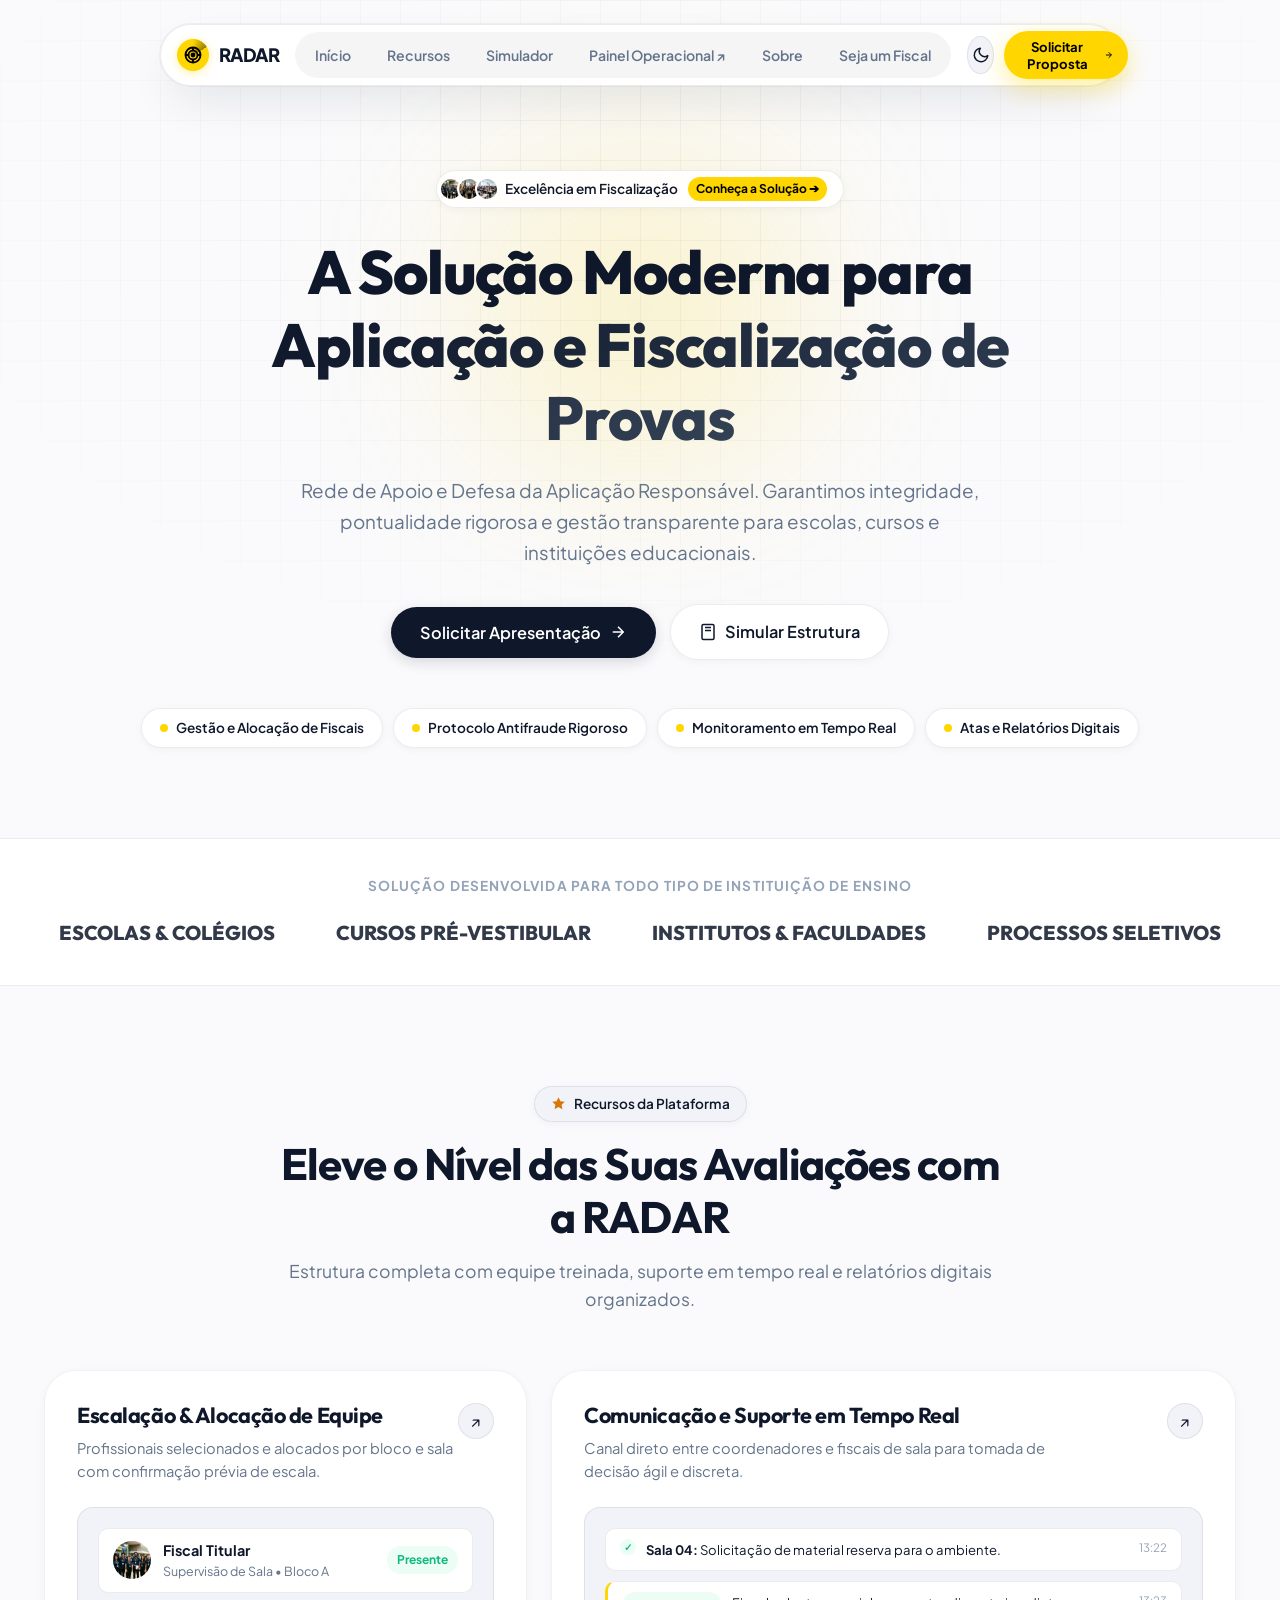
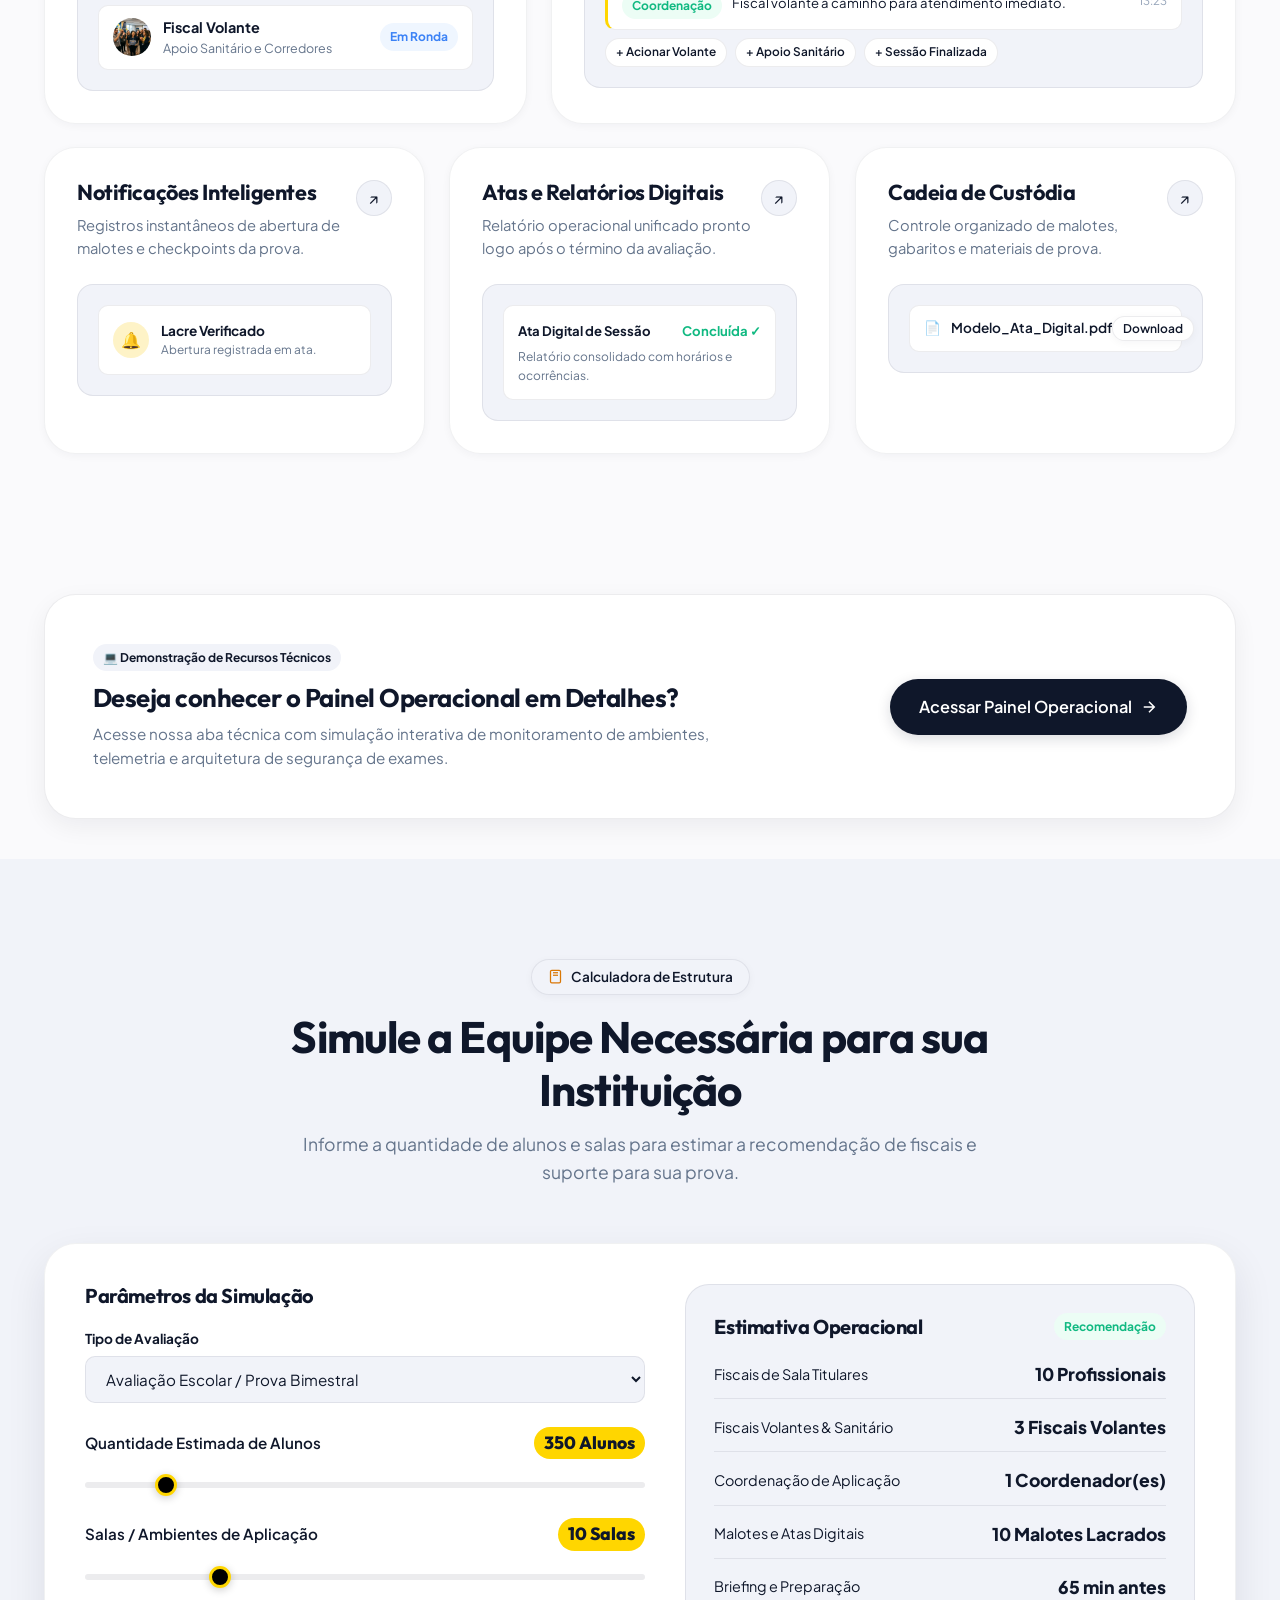
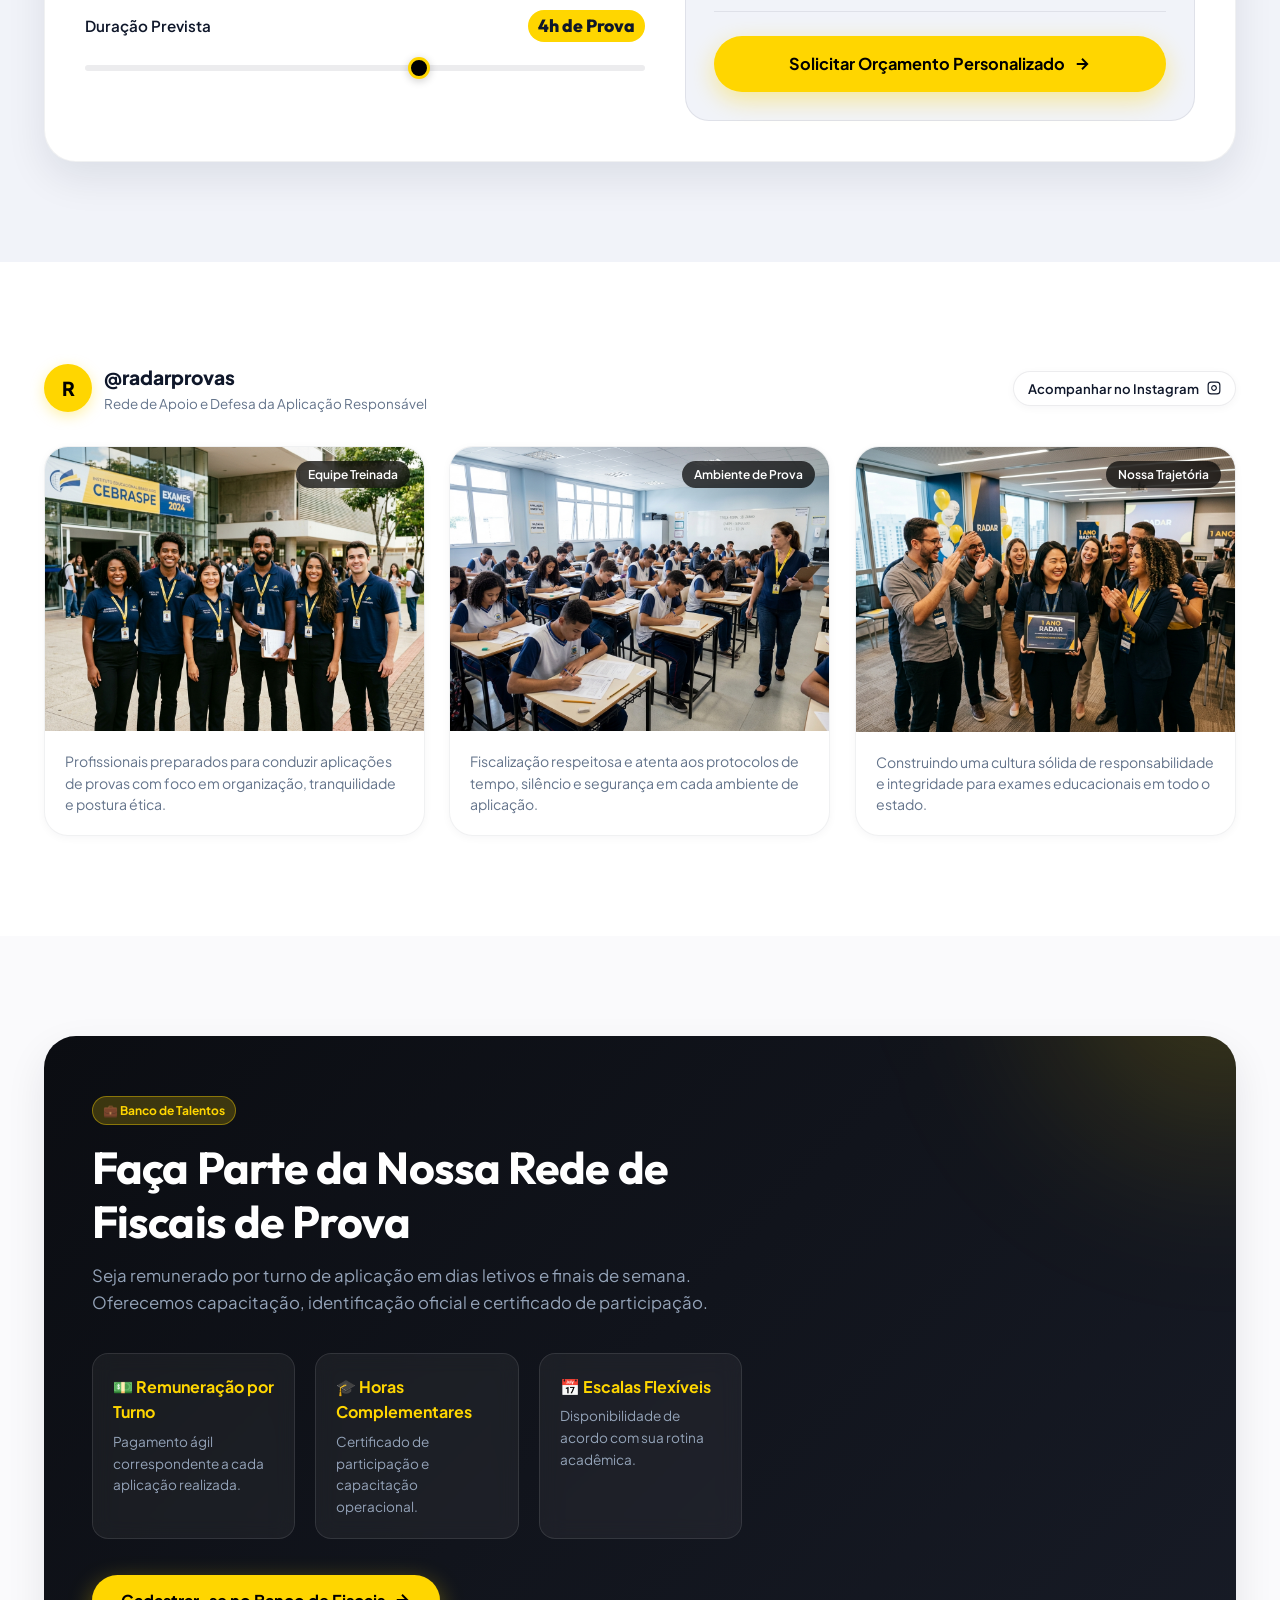
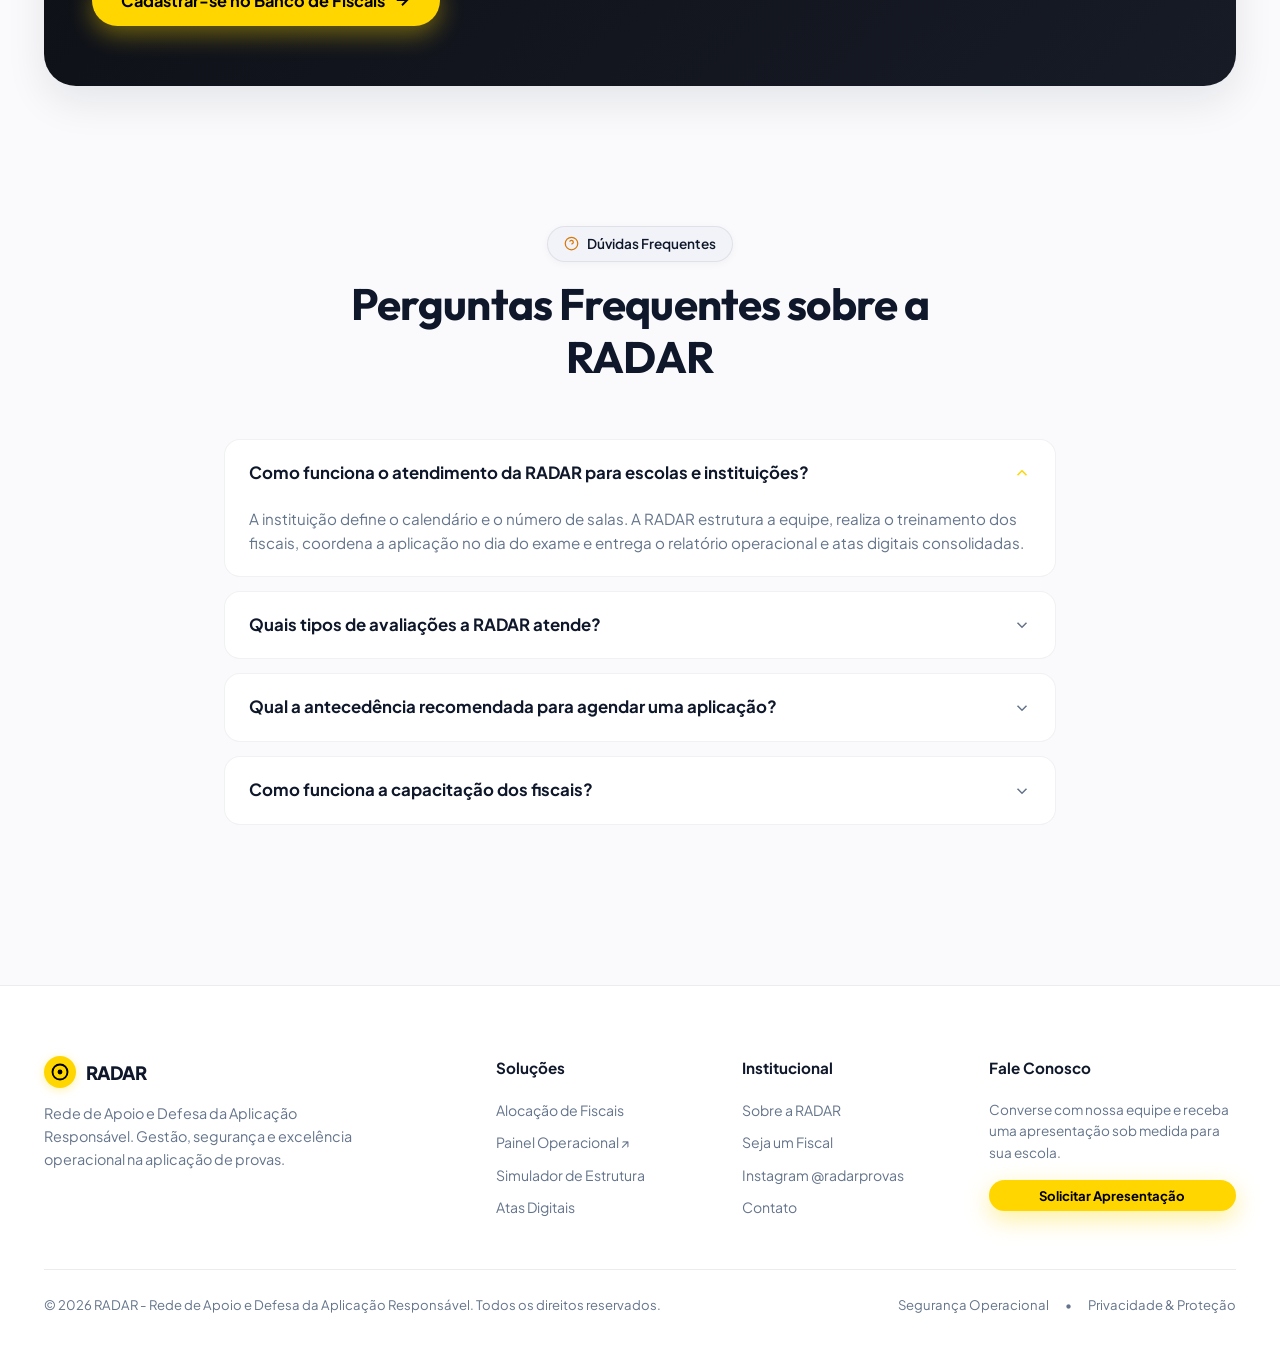
==== index.html @ 0ab2a601 "feat: website institucional e plataforma demonstrativa RADAR" ====
<!DOCTYPE html>
<html lang="pt-BR">
<head>
  <meta charset="UTF-8">
  <meta name="viewport" content="width=device-width, initial-scale=1.0">
  <title>RADAR - Rede de Apoio e Defesa da Aplicação Responsável | Gestão e Fiscalização de Provas</title>
  <meta name="description" content="Plataforma e serviços especializados em aplicação, fiscalização e segurança de exames para escolas, vestibulares e concursos.">

  <!-- Google Fonts -->
  <link rel="preconnect" href="https://fonts.googleapis.com">
  <link rel="preconnect" href="https://fonts.gstatic.com" crossorigin>
  <link href="https://fonts.googleapis.com/css2?family=Outfit:wght@500;600;700;800;900&family=Plus+Jakarta+Sans:wght@400;500;600;700;800&display=swap" rel="stylesheet">

  <!-- CSS Stylesheets -->
  <link rel="stylesheet" href="css/main.css">
  <link rel="stylesheet" href="css/components.css">
  <link rel="stylesheet" href="css/animations.css">
  <link rel="stylesheet" href="css/responsive.css">
</head>
<body>

  <!-- Ambient Glow & Fine Background Grid -->
  <div class="bg-mesh-pattern"></div>
  <div class="hero-ambient-glow"></div>
  <div class="hero-radar-ring ring-1"></div>
  <div class="hero-radar-ring ring-2"></div>
  <div class="hero-radar-ring ring-3"></div>

  <!-- ----------------------------------------------------------------------- -->
  <!-- 1. FLOATING NAVBAR (Pill Navbar - Template Style)                       -->
  <!-- ----------------------------------------------------------------------- -->
  <div class="navbar-wrapper">
    <nav class="floating-navbar" aria-label="Navegação Principal">
      <a href="#inicio" class="nav-brand" title="RADAR Provas">
        <div class="brand-icon-wrapper">
          <div class="brand-radar-sweep"></div>
          <svg viewBox="0 0 24 24" fill="none" stroke="currentColor" stroke-width="2.5">
            <circle cx="12" cy="12" r="10"></circle>
            <circle cx="12" cy="12" r="6"></circle>
            <circle cx="12" cy="12" r="2" fill="currentColor"></circle>
            <line x1="12" y1="2" x2="12" y2="6"></line>
            <line x1="12" y1="18" x2="12" y2="22"></line>
            <line x1="2" y1="12" x2="6" y2="12"></line>
            <line x1="18" y1="12" x2="22" y2="12"></line>
          </svg>
        </div>
        <span>RADAR</span>
      </a>

      <div class="nav-links">
        <a href="#inicio" class="nav-item active">Início</a>
        <a href="#recursos" class="nav-item">Recursos</a>
        <a href="#simulador" class="nav-item">Simulador</a>
        <a href="operacoes.html" class="nav-item">Painel Operacional ↗</a>
        <a href="#galeria" class="nav-item">Sobre</a>
        <a href="#vagas" class="nav-item">Seja um Fiscal</a>
      </div>

      <div class="nav-actions">
        <button id="themeToggleBtn" class="btn-theme-toggle" aria-label="Alternar Modo Escuro/Claro">
          <svg width="18" height="18" viewBox="0 0 24 24" fill="none" stroke="currentColor" stroke-width="2" stroke-linecap="round" stroke-linejoin="round">
            <path d="M21 12.79A9 9 0 1 1 11.21 3 7 7 0 0 0 21 12.79z"></path>
          </svg>
        </button>
        <button class="btn btn-yellow btn-sm btn-open-proposal">
          <span>Solicitar Proposta</span>
          <svg width="14" height="14" viewBox="0 0 24 24" fill="none" stroke="currentColor" stroke-width="2.5">
            <path d="M5 12h14M12 5l7 7-7 7"/>
          </svg>
        </button>
      </div>
    </nav>
  </div>

  <!-- ----------------------------------------------------------------------- -->
  <!-- 2. HERO SECTION LIMPO (SEM BALÕES FLUTUANTES)                           -->
  <!-- ----------------------------------------------------------------------- -->
  <header id="inicio" class="hero-section">
    <div class="container">
      
      <!-- Top Badge Pill -->
      <div class="hero-pill-badge reveal-init">
        <div class="pill-avatars">
          <div class="pill-avatar" style="background-image: url('assets/images/team-proctors.jpg');"></div>
          <div class="pill-avatar" style="background-image: url('assets/images/celebration-1year.jpg');"></div>
          <div class="pill-avatar" style="background-image: url('assets/images/classroom-exam.jpg');"></div>
        </div>
        <span style="font-size: 0.85rem; font-weight: 600; color: var(--text-main);">Excelência em Fiscalização</span>
        <span class="pill-tag">Conheça a Solução ➔</span>
      </div>

      <!-- Main Headline -->
      <h1 class="hero-title reveal-init reveal-stagger-1">
        A Solução Moderna para <span class="highlight">Aplicação e Fiscalização de Provas</span>
      </h1>

      <!-- Subtitle -->
      <p class="hero-subtitle reveal-init reveal-stagger-2">
        Rede de Apoio e Defesa da Aplicação Responsável. Garantimos integridade, pontualidade rigorosa e gestão transparente para escolas, cursos e instituições educacionais.
      </p>

      <!-- CTA Buttons -->
      <div class="hero-cta-group reveal-init reveal-stagger-3">
        <button class="btn btn-primary btn-lg btn-open-proposal">
          <span>Solicitar Apresentação</span>
          <svg width="18" height="18" viewBox="0 0 24 24" fill="none" stroke="currentColor" stroke-width="2">
            <path d="M5 12h14M12 5l7 7-7 7"/>
          </svg>
        </button>
        <a href="#simulador" class="btn btn-outline btn-lg">
          <svg width="18" height="18" viewBox="0 0 24 24" fill="none" stroke="currentColor" stroke-width="2">
            <rect x="4" y="2" width="16" height="20" rx="2"></rect>
            <line x1="8" y1="6" x2="16" y2="6"></line>
            <line x1="8" y1="10" x2="16" y2="10"></line>
          </svg>
          <span>Simular Estrutura</span>
        </a>
      </div>

      <!-- Feature Badges Row -->
      <div class="hero-features-bar reveal-init reveal-stagger-4">
        <div class="feature-pill-item">
          <span class="pill-icon"></span>
          <span>Gestão e Alocação de Fiscais</span>
        </div>
        <div class="feature-pill-item">
          <span class="pill-icon"></span>
          <span>Protocolo Antifraude Rigoroso</span>
        </div>
        <div class="feature-pill-item">
          <span class="pill-icon"></span>
          <span>Monitoramento em Tempo Real</span>
        </div>
        <div class="feature-pill-item">
          <span class="pill-icon"></span>
          <span>Atas e Relatórios Digitais</span>
        </div>
      </div>

    </div>
  </header>

  <!-- ----------------------------------------------------------------------- -->
  <!-- 3. BARRA DE ATENDIMENTO & BENEFÍCIOS                                    -->
  <!-- ----------------------------------------------------------------------- -->
  <section class="section" style="padding: 36px 0; border-top: 1px solid var(--border-subtle); border-bottom: 1px solid var(--border-subtle); background: var(--bg-secondary);">
    <div class="container">
      <p style="text-align: center; font-size: 0.85rem; font-weight: 700; text-transform: uppercase; letter-spacing: 0.08em; color: var(--text-subtle); margin-bottom: 20px;">
        Solução Desenvolvida para Todo Tipo de Instituição de Ensino
      </p>
      <div style="display: flex; align-items: center; justify-content: space-around; flex-wrap: wrap; gap: 32px; opacity: 0.85;">
        <div style="font-family: 'Outfit'; font-weight: 800; font-size: 1.25rem;">ESCOLAS & COLÉGIOS</div>
        <div style="font-family: 'Outfit'; font-weight: 800; font-size: 1.25rem;">CURSOS PRÉ-VESTIBULAR</div>
        <div style="font-family: 'Outfit'; font-weight: 800; font-size: 1.25rem;">INSTITUTOS & FACULDADES</div>
        <div style="font-family: 'Outfit'; font-weight: 800; font-size: 1.25rem;">PROCESSOS SELETIVOS</div>
      </div>
    </div>
  </section>

  <!-- ----------------------------------------------------------------------- -->
  <!-- 4. BENTO GRID - RECURSOS PRINCIPAIS                                     -->
  <!-- ----------------------------------------------------------------------- -->
  <section id="recursos" class="section">
    <div class="container">
      
      <div class="section-header reveal-init">
        <div class="section-badge">
          <svg viewBox="0 0 24 24" fill="currentColor"><path d="M12 2l3.09 6.26L22 9.27l-5 4.87 1.18 6.88L12 17.77l-6.18 3.25L7 14.14 2 9.27l6.91-1.01L12 2z"/></svg>
          <span>Recursos da Plataforma</span>
        </div>
        <h2>Eleve o Nível das Suas Avaliações com a RADAR</h2>
        <p>
          Estrutura completa com equipe treinada, suporte em tempo real e relatórios digitais organizados.
        </p>
      </div>

      <div class="bento-grid">
        
        <!-- Bento Card 1: Escalação & Alocação de Fiscais (Col-5) -->
        <div class="bento-card col-5 reveal-init reveal-stagger-1">
          <div>
            <div class="bento-card-top">
              <div>
                <h3 class="bento-card-title">Escalação & Alocação de Equipe</h3>
                <p class="bento-card-desc">
                  Profissionais selecionados e alocados por bloco e sala com confirmação prévia de escala.
                </p>
              </div>
              <div class="bento-card-arrow">↗</div>
            </div>

            <!-- Interactive Preview Widget -->
            <div class="bento-interactive-preview">
              <div class="proctor-schedule-preview">
                <div class="proctor-row-card">
                  <div class="proctor-avatar-info">
                    <div class="proctor-avatar-img" style="background-image: url('assets/images/team-proctors.jpg');"></div>
                    <div>
                      <div class="proctor-name">Fiscal Titular</div>
                      <div class="proctor-role-room">Supervisão de Sala • Bloco A</div>
                    </div>
                  </div>
                  <span class="status-badge confirmed">Presente</span>
                </div>

                <div class="proctor-row-card">
                  <div class="proctor-avatar-info">
                    <div class="proctor-avatar-img" style="background-image: url('assets/images/celebration-1year.jpg');"></div>
                    <div>
                      <div class="proctor-name">Fiscal Volante</div>
                      <div class="proctor-role-room">Apoio Sanitário e Corredores</div>
                    </div>
                  </div>
                  <span class="status-badge ongoing">Em Ronda</span>
                </div>
              </div>
            </div>
          </div>
        </div>

        <!-- Bento Card 2: Comunicação & Ocorrências em Tempo Real (Col-7) -->
        <div class="bento-card col-7 reveal-init reveal-stagger-2">
          <div>
            <div class="bento-card-top">
              <div>
                <h3 class="bento-card-title">Comunicação e Suporte em Tempo Real</h3>
                <p class="bento-card-desc">
                  Canal direto entre coordenadores e fiscais de sala para tomada de decisão ágil e discreta.
                </p>
              </div>
              <div class="bento-card-arrow">↗</div>
            </div>

            <!-- Interactive Preview Widget -->
            <div class="bento-interactive-preview">
              <div class="chat-stream-preview">
                <div class="chat-bubble-item">
                  <div class="check-dot">✓</div>
                  <div class="chat-bubble-text"><strong>Sala 04:</strong> Solicitação de material reserva para o ambiente.</div>
                  <span class="chat-bubble-time">13:22</span>
                </div>
                <div class="chat-bubble-item" style="border-left: 3px solid var(--radar-yellow);">
                  <div class="status-badge confirmed">Coordenação</div>
                  <div class="chat-bubble-text">Fiscal volante a caminho para atendimento imediato.</div>
                  <span class="chat-bubble-time">13:23</span>
                </div>
              </div>

              <!-- Fast Action Triggers -->
              <div class="chat-quick-actions">
                <span class="quick-action-pill">+ Acionar Volante</span>
                <span class="quick-action-pill">+ Apoio Sanitário</span>
                <span class="quick-action-pill">+ Sessão Finalizada</span>
              </div>
            </div>
          </div>
        </div>

        <!-- Bento Card 3: Notificações Inteligentes (Col-4) -->
        <div class="bento-card col-4 reveal-init reveal-stagger-1">
          <div>
            <div class="bento-card-top">
              <div>
                <h3 class="bento-card-title">Notificações Inteligentes</h3>
                <p class="bento-card-desc">
                  Registros instantâneos de abertura de malotes e checkpoints da prova.
                </p>
              </div>
              <div class="bento-card-arrow">↗</div>
            </div>

            <div class="bento-interactive-preview">
              <div class="notification-card-mock">
                <div class="notif-left">
                  <div class="notif-icon-badge">🔔</div>
                  <div>
                    <div style="font-weight: 700; font-size: 0.85rem; color: var(--text-main);">Lacre Verificado</div>
                    <div style="font-size: 0.74rem; color: var(--text-muted);">Abertura registrada em ata.</div>
                  </div>
                </div>
              </div>
            </div>
          </div>
        </div>

        <!-- Bento Card 4: Atas Digitais (Col-4) -->
        <div class="bento-card col-4 reveal-init reveal-stagger-2">
          <div>
            <div class="bento-card-top">
              <div>
                <h3 class="bento-card-title">Atas e Relatórios Digitais</h3>
                <p class="bento-card-desc">
                  Relatório operacional unificado pronto logo após o término da avaliação.
                </p>
              </div>
              <div class="bento-card-arrow">↗</div>
            </div>

            <div class="bento-interactive-preview">
              <div style="background: var(--bg-secondary); padding: 14px; border-radius: var(--radius-sm); border: 1px solid var(--border-subtle);">
                <div style="display: flex; justify-content: space-between; font-size: 0.82rem; font-weight: 700; margin-bottom: 6px;">
                  <span>Ata Digital de Sessão</span>
                  <span style="color: var(--status-green);">Concluída ✓</span>
                </div>
                <div style="font-size: 0.75rem; color: var(--text-muted);">
                  Relatório consolidado com horários e ocorrências.
                </div>
              </div>
            </div>
          </div>
        </div>

        <!-- Bento Card 5: Cadeia de Custódia (Col-4) -->
        <div class="bento-card col-4 reveal-init reveal-stagger-3">
          <div>
            <div class="bento-card-top">
              <div>
                <h3 class="bento-card-title">Cadeia de Custódia</h3>
                <p class="bento-card-desc">
                  Controle organizado de malotes, gabaritos e materiais de prova.
                </p>
              </div>
              <div class="bento-card-arrow">↗</div>
            </div>

            <div class="bento-interactive-preview">
              <div class="document-custody-preview">
                <div class="doc-upload-item">
                  <div class="doc-info">
                    <span class="doc-pdf-icon">📄</span>
                    <span>Modelo_Ata_Digital.pdf</span>
                  </div>
                  <button class="btn btn-outline btn-sm doc-action-btn" style="padding: 4px 10px; font-size: 0.75rem;">Download</button>
                </div>
              </div>
            </div>
          </div>
        </div>

      </div>
    </div>
  </section>

  <!-- ----------------------------------------------------------------------- -->
  <!-- 5. BANNER DE ACESSO AO PAINEL OPERACIONAL TÉCNICO (ABA SEPARADA)        -->
  <!-- ----------------------------------------------------------------------- -->
  <section class="section" style="padding: 40px 0;">
    <div class="container">
      <div style="background: var(--bg-secondary); border: 1px solid var(--border-subtle); border-radius: var(--radius-xl); padding: 48px; display: flex; align-items: center; justify-content: space-between; flex-wrap: wrap; gap: 24px; box-shadow: var(--shadow-md);">
        <div style="max-width: 620px;">
          <div class="status-badge" style="background: var(--bg-tertiary); color: var(--text-main); margin-bottom: 12px;">
            💻 Demonstração de Recursos Técnicos
          </div>
          <h3 style="font-size: 1.6rem; margin-bottom: 8px;">Deseja conhecer o Painel Operacional em Detalhes?</h3>
          <p style="color: var(--text-muted); font-size: 0.95rem;">
            Acesse nossa aba técnica com simulação interativa de monitoramento de ambientes, telemetria e arquitetura de segurança de exames.
          </p>
        </div>
        <div>
          <a href="operacoes.html" class="btn btn-primary btn-lg">
            <span>Acessar Painel Operacional</span>
            <svg width="18" height="18" viewBox="0 0 24 24" fill="none" stroke="currentColor" stroke-width="2"><path d="M5 12h14M12 5l7 7-7 7"/></svg>
          </a>
        </div>
      </div>
    </div>
  </section>

  <!-- ----------------------------------------------------------------------- -->
  <!-- 6. SIMULADOR & DIMENSIONADOR PARA ESCOLAS                               -->
  <!-- ----------------------------------------------------------------------- -->
  <section id="simulador" class="section" style="background: var(--bg-tertiary);">
    <div class="container">
      <div class="section-header reveal-init">
        <div class="section-badge">
          <svg viewBox="0 0 24 24" fill="none" stroke="currentColor" stroke-width="2"><rect x="4" y="2" width="16" height="20" rx="2"></rect><line x1="8" y1="6" x2="16" y2="6"></line><line x1="8" y1="10" x2="16" y2="10"></line></svg>
          <span>Calculadora de Estrutura</span>
        </div>
        <h2>Simule a Equipe Necessária para sua Instituição</h2>
        <p>
          Informe a quantidade de alunos e salas para estimar a recomendação de fiscais e suporte para sua prova.
        </p>
      </div>

      <div class="calculator-card reveal-init">
        
        <!-- Controles -->
        <div>
          <h3 style="font-size: 1.25rem; margin-bottom: 20px;">Parâmetros da Simulação</h3>

          <div class="calc-control-group">
            <label class="form-label" for="calcExamType">Tipo de Avaliação</label>
            <select id="calcExamType" class="form-select">
              <option value="school">Avaliação Escolar / Prova Bimestral</option>
              <option value="enem">Simulado Modelo ENEM / Vestibular</option>
              <option value="contest">Processo Seletivo / Concurso</option>
              <option value="olympiad">Avaliação Diagnóstica</option>
            </select>
          </div>

          <div class="calc-control-group">
            <div class="calc-label-row">
              <label for="calcStudents">Quantidade Estimada de Alunos</label>
              <span id="calcStudentsVal" class="calc-value-badge">350 Alunos</span>
            </div>
            <input type="range" id="calcStudents" class="calc-slider" min="30" max="2500" step="10" value="350">
          </div>

          <div class="calc-control-group">
            <div class="calc-label-row">
              <label for="calcRooms">Salas / Ambientes de Aplicação</label>
              <span id="calcRoomsVal" class="calc-value-badge">10 Salas</span>
            </div>
            <input type="range" id="calcRooms" class="calc-slider" min="1" max="40" step="1" value="10">
          </div>

          <div class="calc-control-group">
            <div class="calc-label-row">
              <label for="calcHours">Duração Prevista</label>
              <span id="calcHoursVal" class="calc-value-badge">4.0h de Prova</span>
            </div>
            <input type="range" id="calcHours" class="calc-slider" min="1" max="6" step="0.5" value="4">
          </div>
        </div>

        <!-- Resultados Calculados -->
        <div class="calc-results-panel">
          <div>
            <div style="display: flex; justify-content: space-between; align-items: center; margin-bottom: 20px;">
              <h3 style="font-size: 1.25rem;">Estimativa Operacional</h3>
              <span class="status-badge confirmed">Recomendação</span>
            </div>

            <div class="calc-results-list">
              <div class="calc-result-row">
                <span>Fiscais de Sala Titulares</span>
                <span id="outRoomProctors" class="calc-result-val">10 Profissionais</span>
              </div>
              <div class="calc-result-row">
                <span>Fiscais Volantes & Sanitário</span>
                <span id="outRovingProctors" class="calc-result-val">3 Fiscais</span>
              </div>
              <div class="calc-result-row">
                <span>Coordenação de Aplicação</span>
                <span id="outCoordinators" class="calc-result-val">1 Coordenador</span>
              </div>
              <div class="calc-result-row">
                <span>Malotes e Atas Digitais</span>
                <span id="outSecurityPacks" class="calc-result-val">10 Malotes</span>
              </div>
              <div class="calc-result-row">
                <span>Briefing e Preparação</span>
                <span id="outSetupTime" class="calc-result-val">65 min antes</span>
              </div>
            </div>
          </div>

          <div>
            <a id="btnExportWhatsapp" href="#" target="_blank" class="btn btn-yellow btn-lg" style="width: 100%;">
              <span>Solicitar Orçamento Personalizado</span>
              <svg width="18" height="18" viewBox="0 0 24 24" fill="none" stroke="currentColor" stroke-width="2.5"><path d="M5 12h14M12 5l7 7-7 7"/></svg>
            </a>
          </div>

        </div>

      </div>
    </div>
  </section>

  <!-- ----------------------------------------------------------------------- -->
  <!-- 7. GALERIA INSTITUCIONAL & MARCA (@radarprovas)                         -->
  <!-- ----------------------------------------------------------------------- -->
  <section id="galeria" class="section" style="background: var(--bg-secondary);">
    <div class="container">
      
      <div class="instagram-showcase-header reveal-init">
        <div class="instagram-handle-badge">
          <div class="instagram-avatar">R</div>
          <div>
            <div style="font-weight: 800; font-size: 1.2rem; color: var(--text-main);">@radarprovas</div>
            <div style="font-size: 0.84rem; color: var(--text-muted);">Rede de Apoio e Defesa da Aplicação Responsável</div>
          </div>
        </div>

        <a href="https://instagram.com/radarprovas" target="_blank" class="btn btn-outline btn-sm">
          <span>Acompanhar no Instagram</span>
          <svg width="14" height="14" viewBox="0 0 24 24" fill="none" stroke="currentColor" stroke-width="2"><rect x="2" y="2" width="20" height="20" rx="5" ry="5"></rect><path d="M16 11.37A4 4 0 1 1 12.63 8 4 4 0 0 1 16 11.37z"></path><line x1="17.5" y1="6.5" x2="17.51" y2="6.5"></line></svg>
        </a>
      </div>

      <div class="gallery-grid">
        
        <!-- Post 1 -->
        <div class="gallery-card reveal-init reveal-stagger-1">
          <div class="gallery-img-wrapper">
            <img src="assets/images/team-proctors.jpg" alt="Equipe de Fiscais RADAR">
            <div class="gallery-overlay-badge">
              <span>Equipe Treinada</span>
            </div>
          </div>
          <div class="gallery-card-content">
            <p class="gallery-caption">
              Profissionais preparados para conduzir aplicações de provas com foco em organização, tranquilidade e postura ética.
            </p>
          </div>
        </div>

        <!-- Post 2 -->
        <div class="gallery-card reveal-init reveal-stagger-2">
          <div class="gallery-img-wrapper">
            <img src="assets/images/classroom-exam.jpg" alt="Ambiente de Prova Supervisionado">
            <div class="gallery-overlay-badge">
              <span>Ambiente de Prova</span>
            </div>
          </div>
          <div class="gallery-card-content">
            <p class="gallery-caption">
              Fiscalização respeitosa e atenta aos protocolos de tempo, silêncio e segurança em cada ambiente de aplicação.
            </p>
          </div>
        </div>

        <!-- Post 3 -->
        <div class="gallery-card reveal-init reveal-stagger-3">
          <div class="gallery-img-wrapper">
            <img src="assets/images/celebration-1year.jpg" alt="Trajetória e Compromisso RADAR">
            <div class="gallery-overlay-badge">
              <span>Nossa Trajetória</span>
            </div>
          </div>
          <div class="gallery-card-content">
            <p class="gallery-caption">
              Construindo uma cultura sólida de responsabilidade e integridade para exames educacionais em todo o estado.
            </p>
          </div>
        </div>

      </div>
    </div>
  </section>

  <!-- ----------------------------------------------------------------------- -->
  <!-- 8. SEJA UM FISCAL RADAR                                                 -->
  <!-- ----------------------------------------------------------------------- -->
  <section id="vagas" class="section">
    <div class="container">
      
      <div class="proctor-hiring-banner reveal-scale">
        <div class="proctor-hiring-glow"></div>
        
        <div style="max-width: 650px; position: relative; z-index: 1;">
          <div class="status-badge" style="background: rgba(255, 214, 0, 0.2); color: var(--radar-yellow); border: 1px solid rgba(255, 214, 0, 0.4); margin-bottom: 16px;">
            💼 Banco de Talentos
          </div>
          <h2 style="color: #FFFFFF; font-size: clamp(2rem, 4vw, 2.8rem); margin-bottom: 14px;">
            Faça Parte da Nossa Rede de Fiscais de Prova
          </h2>
          <p style="color: #94A3B8; font-size: 1.05rem;">
            Seja remunerado por turno de aplicação em dias letivos e finais de semana. Oferecemos capacitação, identificação oficial e certificado de participação.
          </p>

          <div class="hiring-perks-grid">
            <div class="hiring-perk-card">
              <div class="hiring-perk-title">💵 Remuneração por Turno</div>
              <div class="hiring-perk-desc">Pagamento ágil correspondente a cada aplicação realizada.</div>
            </div>
            <div class="hiring-perk-card">
              <div class="hiring-perk-title">🎓 Horas Complementares</div>
              <div class="hiring-perk-desc">Certificado de participação e capacitação operacional.</div>
            </div>
            <div class="hiring-perk-card">
              <div class="hiring-perk-title">📅 Escalas Flexíveis</div>
              <div class="hiring-perk-desc">Disponibilidade de acordo com sua rotina acadêmica.</div>
            </div>
          </div>

          <button class="btn btn-yellow btn-lg btn-open-proctor">
            <span>Cadastrar-se no Banco de Fiscais</span>
            <svg width="18" height="18" viewBox="0 0 24 24" fill="none" stroke="currentColor" stroke-width="2.5"><path d="M5 12h14M12 5l7 7-7 7"/></svg>
          </button>
        </div>

      </div>

    </div>
  </section>

  <!-- ----------------------------------------------------------------------- -->
  <!-- 9. FAQ ACCORDION                                                        -->
  <!-- ----------------------------------------------------------------------- -->
  <section class="section" style="padding-top: 40px;">
    <div class="container container-narrow">
      
      <div class="section-header reveal-init">
        <div class="section-badge">
          <svg viewBox="0 0 24 24" fill="none" stroke="currentColor" stroke-width="2"><circle cx="12" cy="12" r="10"></circle><path d="M9.09 9a3 3 0 0 1 5.83 1c0 2-3 3-3 3"></path><line x1="12" y1="17" x2="12.01" y2="17"></line></svg>
          <span>Dúvidas Frequentes</span>
        </div>
        <h2>Perguntas Frequentes sobre a RADAR</h2>
      </div>

      <div class="faq-accordion reveal-init">
        
        <div class="faq-item open">
          <div class="faq-question">
            <span>Como funciona o atendimento da RADAR para escolas e instituições?</span>
            <svg width="18" height="18" viewBox="0 0 24 24" fill="none" stroke="currentColor" stroke-width="2"><polyline points="6 9 12 15 18 9"></polyline></svg>
          </div>
          <div class="faq-answer">
            <p>
              A instituição define o calendário e o número de salas. A RADAR estrutura a equipe, realiza o treinamento dos fiscais, coordena a aplicação no dia do exame e entrega o relatório operacional e atas digitais consolidadas.
            </p>
          </div>
        </div>

        <div class="faq-item">
          <div class="faq-question">
            <span>Quais tipos de avaliações a RADAR atende?</span>
            <svg width="18" height="18" viewBox="0 0 24 24" fill="none" stroke="currentColor" stroke-width="2"><polyline points="6 9 12 15 18 9"></polyline></svg>
          </div>
          <div class="faq-answer">
            <p>
              Atendemos simulados de vestibulares/ENEM, provas bimestrais, olimpíadas de conhecimento, processos seletivos internos e concursos públicos.
            </p>
          </div>
        </div>

        <div class="faq-item">
          <div class="faq-question">
            <span>Qual a antecedência recomendada para agendar uma aplicação?</span>
            <svg width="18" height="18" viewBox="0 0 24 24" fill="none" stroke="currentColor" stroke-width="2"><polyline points="6 9 12 15 18 9"></polyline></svg>
          </div>
          <div class="faq-answer">
            <p>
              Recomendamos a confirmação da escala com antecedência para que a equipe seja dimensionada e instruída adequadamente conforme os requisitos de cada instituição.
            </p>
          </div>
        </div>

        <div class="faq-item">
          <div class="faq-question">
            <span>Como funciona a capacitação dos fiscais?</span>
            <svg width="18" height="18" viewBox="0 0 24 24" fill="none" stroke="currentColor" stroke-width="2"><polyline points="6 9 12 15 18 9"></polyline></svg>
          </div>
          <div class="faq-answer">
            <p>
              Todos os fiscais passam por instruções detalhadas sobre pontualidade, conduta ética em sala, apoio a alunos e protocolos de segurança e registro de atas.
            </p>
          </div>
        </div>

      </div>

    </div>
  </section>

  <!-- ----------------------------------------------------------------------- -->
  <!-- 10. FOOTER                                                              -->
  <!-- ----------------------------------------------------------------------- -->
  <footer class="footer">
    <div class="container">
      
      <div class="footer-grid">
        <div>
          <a href="#inicio" class="nav-brand">
            <div class="brand-icon-wrapper">
              <svg viewBox="0 0 24 24" fill="none" stroke="currentColor" stroke-width="2.5"><circle cx="12" cy="12" r="10"></circle><circle cx="12" cy="12" r="2" fill="currentColor"></circle></svg>
            </div>
            <span>RADAR</span>
          </a>
          <p class="footer-brand-bio">
            Rede de Apoio e Defesa da Aplicação Responsável. Gestão, segurança e excelência operacional na aplicação de provas.
          </p>
        </div>

        <div>
          <div class="footer-heading">Soluções</div>
          <div class="footer-links">
            <a href="#recursos" class="footer-link">Alocação de Fiscais</a>
            <a href="operacoes.html" class="footer-link">Painel Operacional ↗</a>
            <a href="#simulador" class="footer-link">Simulador de Estrutura</a>
            <a href="#recursos" class="footer-link">Atas Digitais</a>
          </div>
        </div>

        <div>
          <div class="footer-heading">Institucional</div>
          <div class="footer-links">
            <a href="#galeria" class="footer-link">Sobre a RADAR</a>
            <a href="#vagas" class="footer-link">Seja um Fiscal</a>
            <a href="https://instagram.com/radarprovas" target="_blank" class="footer-link">Instagram @radarprovas</a>
            <a href="#" class="footer-link btn-open-proposal">Contato</a>
          </div>
        </div>

        <div>
          <div class="footer-heading">Fale Conosco</div>
          <p style="font-size: 0.85rem; color: var(--text-muted); margin-bottom: 16px;">
            Converse com nossa equipe e receba uma apresentação sob medida para sua escola.
          </p>
          <button class="btn btn-yellow btn-sm btn-open-proposal" style="width: 100%;">
            <span>Solicitar Apresentação</span>
          </button>
        </div>
      </div>

      <div class="footer-bottom">
        <div>© 2026 RADAR - Rede de Apoio e Defesa da Aplicação Responsável. Todos os direitos reservados.</div>
        <div style="display: flex; gap: 16px;">
          <span>Segurança Operacional</span>
          <span>•</span>
          <span>Privacidade & Proteção</span>
        </div>
      </div>

    </div>
  </footer>

  <!-- ----------------------------------------------------------------------- -->
  <!-- MODAIS (PROPOSTA & RECRUTAMENTO DE FISCAL)                              -->
  <!-- ----------------------------------------------------------------------- -->
  
  <!-- Modal 1: Solicitar Apresentação / Proposta -->
  <div id="proposalModal" class="modal-overlay">
    <div class="modal-box">
      <button class="modal-close-btn" aria-label="Fechar">✕</button>
      <div style="margin-bottom: 24px;">
        <span class="status-badge confirmed" style="margin-bottom: 8px;">Contato Institucional</span>
        <h3 style="font-size: 1.4rem;">Solicite a Equipe RADAR</h3>
        <p style="font-size: 0.88rem; color: var(--text-muted);">Preencha os dados abaixo para receber uma apresentação personalizada.</p>
      </div>

      <form id="proposalForm">
        <div class="form-group">
          <label class="form-label" for="propInstitution">Nome da Instituição / Escola</label>
          <input type="text" id="propInstitution" class="form-input" placeholder="Ex: Nome da sua escola ou curso..." required>
        </div>

        <div class="form-group">
          <label class="form-label" for="propContactName">Seu Nome e Cargo</label>
          <input type="text" id="propContactName" class="form-input" placeholder="Ex: Coordenador(a) Pedagógico(a)" required>
        </div>

        <div class="form-group">
          <label class="form-label" for="propPhone">WhatsApp / Telefone</label>
          <input type="tel" id="propPhone" class="form-input" placeholder="(84) 99999-9999" required>
        </div>

        <div class="form-group">
          <label class="form-label" for="propExamType">Tipo de Avaliação e Período</label>
          <input type="text" id="propExamType" class="form-input" placeholder="Ex: Simulado ENEM / Avaliação Trimestral" required>
        </div>

        <div class="form-group">
          <label class="form-label" for="propNotes">Observações</label>
          <textarea id="propNotes" class="form-textarea" rows="3" placeholder="Informações adicionais sobre salas, turnos ou necessidades..."></textarea>
        </div>

        <button type="submit" class="btn btn-yellow btn-lg" style="width: 100%;">
          <span>Enviar e Falar com a Coordenação</span>
        </button>
      </form>
    </div>
  </div>

  <!-- Modal 2: Cadastro de Fiscal -->
  <div id="proctorModal" class="modal-overlay">
    <div class="modal-box">
      <button class="modal-close-btn" aria-label="Fechar">✕</button>
      <div style="margin-bottom: 24px;">
        <span class="status-badge" style="background: rgba(255, 214, 0, 0.2); color: #000; margin-bottom: 8px;">Banco de Fiscais</span>
        <h3 style="font-size: 1.4rem;">Quero ser Fiscal RADAR</h3>
        <p style="font-size: 0.88rem; color: var(--text-muted);">Cadastre-se para participar das próximas seleções e capacitações.</p>
      </div>

      <form id="proctorForm">
        <div class="form-group">
          <label class="form-label" for="fiscName">Nome Completo</label>
          <input type="text" id="fiscName" class="form-input" placeholder="Seu nome completo" required>
        </div>

        <div class="form-group">
          <label class="form-label" for="fiscCity">Cidade / Bairro</label>
          <input type="text" id="fiscCity" class="form-input" placeholder="Ex: Sua cidade / bairro" required>
        </div>

        <div class="form-group">
          <label class="form-label" for="fiscPhone">WhatsApp para Convocação</label>
          <input type="tel" id="fiscPhone" class="form-input" placeholder="(84) 99999-9999" required>
        </div>

        <div class="form-group">
          <label class="form-label" for="fiscCourse">Formação / Curso</label>
          <input type="text" id="fiscCourse" class="form-input" placeholder="Ex: Curso universitário ou formação" required>
        </div>

        <button type="submit" class="btn btn-yellow btn-lg" style="width: 100%;">
          <span>Confirmar Pré-Cadastro</span>
        </button>
      </form>
    </div>
  </div>

  <!-- Live Toast Container -->
  <div id="toastContainer" class="toast-container"></div>

  <!-- Scripts -->
  <script src="js/animations.js"></script>
  <script src="js/simulator.js"></script>
  <script src="js/modal.js"></script>
  <script src="js/app.js"></script>
</body>
</html>
---- css/main.css ----
/* ==========================================================================
   RADAR - REDE DE APOIO E DEFESA DA APLICAÇÃO RESPONSÁVEL
   Folha de Estilos Principal (main.css)
   ========================================================================== */

:root {
  /* Paleta Primária RADAR */
  --radar-yellow: #FFD600;
  --radar-yellow-hover: #E6C200;
  --radar-yellow-light: #FFF9D6;
  --radar-yellow-glow: rgba(255, 214, 0, 0.35);
  
  /* Paleta Dark Tech & Superfícies */
  --bg-primary: #FAFAFC;
  --bg-secondary: #FFFFFF;
  --bg-tertiary: #F1F3F9;
  --bg-card: #FFFFFF;
  --bg-card-hover: #FDFDFE;
  --bg-pill: rgba(255, 255, 255, 0.88);
  --bg-floating: rgba(255, 255, 255, 0.95);
  
  /* Textos */
  --text-main: #0F172A;
  --text-muted: #64748B;
  --text-subtle: #94A3B8;
  --text-inverse: #FFFFFF;
  
  /* Bordas e Sombras */
  --border-subtle: rgba(15, 23, 42, 0.08);
  --border-focus: rgba(255, 214, 0, 0.8);
  --border-card: rgba(15, 23, 42, 0.06);
  --shadow-sm: 0 2px 8px rgba(15, 23, 42, 0.04);
  --shadow-md: 0 8px 24px rgba(15, 23, 42, 0.06);
  --shadow-lg: 0 16px 40px rgba(15, 23, 42, 0.09);
  --shadow-float: 0 20px 48px -12px rgba(15, 23, 42, 0.12), 0 0 1px 1px rgba(15, 23, 42, 0.05);
  --shadow-yellow: 0 8px 25px rgba(255, 214, 0, 0.4);

  /* Status Colors */
  --status-green: #10B981;
  --status-green-bg: #ECFDF5;
  --status-blue: #3B82F6;
  --status-blue-bg: #EFF6FF;
  --status-amber: #F59E0B;
  --status-amber-bg: #FEF3C7;
  --status-purple: #8B5CF6;
  --status-purple-bg: #F5F3FF;
  --status-red: #EF4444;
  --status-red-bg: #FEF2F2;

  /* Layout & Grid */
  --container-max: 1240px;
  --nav-height: 72px;
  --radius-xs: 6px;
  --radius-sm: 10px;
  --radius-md: 16px;
  --radius-lg: 24px;
  --radius-xl: 32px;
  --radius-pill: 9999px;
  
  /* Transições */
  --transition-fast: 0.18s cubic-bezier(0.16, 1, 0.3, 1);
  --transition-base: 0.28s cubic-bezier(0.16, 1, 0.3, 1);
  --transition-smooth: 0.45s cubic-bezier(0.16, 1, 0.3, 1);
}

/* Modo Escuro (Cyber Operations Mode) */
[data-theme="dark"] {
  --bg-primary: #0A0C10;
  --bg-secondary: #11141C;
  --bg-tertiary: #171B26;
  --bg-card: #131722;
  --bg-card-hover: #181D2B;
  --bg-pill: rgba(19, 23, 34, 0.88);
  --bg-floating: rgba(17, 20, 28, 0.95);
  
  --text-main: #F8FAFC;
  --text-muted: #94A3B8;
  --text-subtle: #64748B;
  --text-inverse: #0A0C10;
  
  --border-subtle: rgba(255, 255, 255, 0.08);
  --border-card: rgba(255, 255, 255, 0.07);
  --shadow-sm: 0 2px 8px rgba(0, 0, 0, 0.3);
  --shadow-md: 0 8px 24px rgba(0, 0, 0, 0.4);
  --shadow-lg: 0 16px 40px rgba(0, 0, 0, 0.5);
  --shadow-float: 0 20px 48px -12px rgba(0, 0, 0, 0.7), 0 0 1px 1px rgba(255, 255, 255, 0.1);
  --shadow-yellow: 0 8px 25px rgba(255, 214, 0, 0.25);

  --status-green-bg: rgba(16, 185, 129, 0.15);
  --status-blue-bg: rgba(59, 130, 246, 0.15);
  --status-amber-bg: rgba(245, 158, 11, 0.15);
  --status-purple-bg: rgba(139, 92, 246, 0.15);
  --status-red-bg: rgba(239, 68, 68, 0.15);
}

/* ==========================================================================
   Reset & Base Global
   ========================================================================== */

*, *::before, *::after {
  box-sizing: border-box;
  margin: 0;
  padding: 0;
}

html {
  scroll-behavior: smooth;
  font-size: 16px;
  -webkit-font-smoothing: antialiased;
  -moz-osx-font-smoothing: grayscale;
}

body {
  font-family: 'Plus Jakarta Sans', -apple-system, BlinkMacSystemFont, "Segoe UI", Roboto, sans-serif;
  background-color: var(--bg-primary);
  color: var(--text-main);
  line-height: 1.6;
  overflow-x: hidden;
  position: relative;
  transition: background-color var(--transition-base), color var(--transition-base);
}

/* Background Grid Pattern inspirado no template */
.bg-mesh-pattern {
  position: absolute;
  top: 0;
  left: 0;
  right: 0;
  height: 100vh;
  min-height: 900px;
  background-image: 
    linear-gradient(to right, rgba(15, 23, 42, 0.045) 1px, transparent 1px),
    linear-gradient(to bottom, rgba(15, 23, 42, 0.045) 1px, transparent 1px);
  background-size: 40px 40px;
  mask-image: radial-gradient(ellipse 75% 65% at 50% 25%, black 20%, transparent 80%);
  -webkit-mask-image: radial-gradient(ellipse 75% 65% at 50% 25%, black 20%, transparent 80%);
  pointer-events: none;
  z-index: 0;
}

[data-theme="dark"] .bg-mesh-pattern {
  background-image: 
    linear-gradient(to right, rgba(255, 255, 255, 0.035) 1px, transparent 1px),
    linear-gradient(to bottom, rgba(255, 255, 255, 0.035) 1px, transparent 1px);
}

/* Glow Amarelo Central no Fundo */
.hero-ambient-glow {
  position: absolute;
  top: 100px;
  left: 50%;
  transform: translateX(-50%);
  width: 650px;
  height: 420px;
  background: radial-gradient(circle, rgba(255, 214, 0, 0.22) 0%, rgba(255, 214, 0, 0) 70%);
  filter: blur(70px);
  pointer-events: none;
  z-index: 0;
}

[data-theme="dark"] .hero-ambient-glow {
  background: radial-gradient(circle, rgba(255, 214, 0, 0.14) 0%, rgba(255, 214, 0, 0) 70%);
}

/* ==========================================================================
   Tipografia
   ========================================================================== */

h1, h2, h3, h4, h5, h6 {
  font-family: 'Outfit', 'Plus Jakarta Sans', sans-serif;
  color: var(--text-main);
  font-weight: 700;
  line-height: 1.2;
  letter-spacing: -0.02em;
}

h1 {
  font-size: clamp(2.3rem, 4.8vw, 3.8rem);
  font-weight: 800;
}

h2 {
  font-size: clamp(1.85rem, 3.5vw, 2.75rem);
}

h3 {
  font-size: 1.35rem;
  font-weight: 700;
}

p {
  color: var(--text-muted);
}

a {
  color: inherit;
  text-decoration: none;
  transition: color var(--transition-fast);
}

ul {
  list-style: none;
}

img {
  max-width: 100%;
  height: auto;
  display: block;
}

/* Container */
.container {
  width: 100%;
  max-width: var(--container-max);
  margin-left: auto;
  margin-right: auto;
  padding-left: 24px;
  padding-right: 24px;
  position: relative;
  z-index: 1;
}

.container-narrow {
  max-width: 880px;
}

/* Section Wrapper */
.section {
  padding: 100px 0;
  position: relative;
}

.section-header {
  text-align: center;
  max-width: 720px;
  margin: 0 auto 56px auto;
}

.section-header p {
  font-size: 1.1rem;
  margin-top: 14px;
}

/* Badge de Seção */
.section-badge {
  display: inline-flex;
  align-items: center;
  gap: 8px;
  padding: 6px 16px;
  border-radius: var(--radius-pill);
  font-size: 0.85rem;
  font-weight: 600;
  background-color: var(--bg-tertiary);
  color: var(--text-main);
  border: 1px solid var(--border-subtle);
  margin-bottom: 16px;
  box-shadow: var(--shadow-sm);
}

.section-badge svg {
  width: 15px;
  height: 15px;
  color: #D97706;
}

[data-theme="dark"] .section-badge svg {
  color: var(--radar-yellow);
}
---- css/components.css ----
/* ==========================================================================
   RADAR - Componentes de Interface & Bento Grid
   css/components.css
   ========================================================================== */

/* --------------------------------------------------------------------------
   1. Floating Navbar (Pill Navbar - Inspirado no Template)
   -------------------------------------------------------------------------- */
.navbar-wrapper {
  position: fixed;
  top: 24px;
  left: 0;
  right: 0;
  z-index: 1000;
  display: flex;
  justify-content: center;
  padding: 0 20px;
  pointer-events: none;
}

.floating-navbar {
  pointer-events: auto;
  display: flex;
  align-items: center;
  justify-content: space-between;
  gap: 16px;
  background: var(--bg-pill);
  backdrop-filter: blur(18px);
  -webkit-backdrop-filter: blur(18px);
  border: 1px solid var(--border-subtle);
  border-radius: var(--radius-pill);
  padding: 6px 8px 6px 16px;
  box-shadow: var(--shadow-float);
  transition: all var(--transition-base);
  max-width: 960px;
  width: 100%;
}

.nav-brand {
  display: flex;
  align-items: center;
  gap: 10px;
  font-weight: 800;
  font-size: 1.15rem;
  letter-spacing: -0.03em;
  color: var(--text-main);
  text-decoration: none;
}

.brand-icon-wrapper {
  width: 32px;
  height: 32px;
  border-radius: 50%;
  background: var(--radar-yellow);
  display: flex;
  align-items: center;
  justify-content: center;
  color: #000;
  box-shadow: 0 2px 10px var(--radar-yellow-glow);
  position: relative;
  overflow: hidden;
}

.brand-icon-wrapper svg {
  width: 18px;
  height: 18px;
}

.brand-radar-sweep {
  position: absolute;
  top: -50%;
  left: -50%;
  width: 200%;
  height: 200%;
  background: conic-gradient(from 0deg, rgba(0,0,0,0) 0deg, rgba(0,0,0,0.4) 60deg, transparent 60.1deg);
  border-radius: 50%;
  animation: radarSweep 3.5s linear infinite;
  pointer-events: none;
}

.nav-links {
  display: flex;
  align-items: center;
  gap: 4px;
  background: rgba(15, 23, 42, 0.04);
  border-radius: var(--radius-pill);
  padding: 4px;
}

[data-theme="dark"] .nav-links {
  background: rgba(255, 255, 255, 0.05);
}

.nav-item {
  padding: 8px 16px;
  border-radius: var(--radius-pill);
  font-size: 0.88rem;
  font-weight: 600;
  color: var(--text-muted);
  transition: all var(--transition-fast);
  white-space: nowrap;
}

.nav-item:hover {
  color: var(--text-main);
}

.nav-item.active {
  background: var(--text-main);
  color: var(--text-inverse);
  box-shadow: 0 2px 8px rgba(0,0,0,0.15);
}

[data-theme="dark"] .nav-item.active {
  background: #FFFFFF;
  color: #0B0D12;
}

.nav-actions {
  display: flex;
  align-items: center;
  gap: 10px;
}

.btn-theme-toggle {
  width: 38px;
  height: 38px;
  border-radius: 50%;
  border: 1px solid var(--border-subtle);
  background: var(--bg-tertiary);
  color: var(--text-main);
  cursor: pointer;
  display: flex;
  align-items: center;
  justify-content: center;
  transition: all var(--transition-fast);
}

.btn-theme-toggle:hover {
  transform: rotate(20deg) scale(1.05);
  border-color: var(--radar-yellow);
}

/* --------------------------------------------------------------------------
   2. Botões Principais & Estilos
   -------------------------------------------------------------------------- */
.btn {
  display: inline-flex;
  align-items: center;
  justify-content: center;
  gap: 8px;
  font-weight: 600;
  font-size: 0.92rem;
  padding: 10px 22px;
  border-radius: var(--radius-pill);
  border: 1px solid transparent;
  cursor: pointer;
  transition: all var(--transition-base);
  text-decoration: none;
  font-family: inherit;
}

.btn-primary {
  background: var(--text-main);
  color: var(--text-inverse);
  box-shadow: 0 4px 14px rgba(15, 23, 42, 0.15);
}

[data-theme="dark"] .btn-primary {
  background: #FFFFFF;
  color: #0A0C10;
}

.btn-primary:hover {
  transform: translateY(-2px);
  box-shadow: 0 6px 20px rgba(15, 23, 42, 0.25);
}

.btn-yellow {
  background: var(--radar-yellow);
  color: #000000;
  font-weight: 700;
  box-shadow: var(--shadow-yellow);
}

.btn-yellow:hover {
  background: var(--radar-yellow-hover);
  transform: translateY(-2px) scale(1.02);
  box-shadow: 0 10px 30px rgba(255, 214, 0, 0.5);
}

.btn-outline {
  background: var(--bg-secondary);
  color: var(--text-main);
  border: 1px solid var(--border-subtle);
  box-shadow: var(--shadow-sm);
}

.btn-outline:hover {
  border-color: var(--text-main);
  transform: translateY(-2px);
  background: var(--bg-tertiary);
}

.btn-sm {
  padding: 6px 14px;
  font-size: 0.82rem;
}

.btn-lg {
  padding: 14px 28px;
  font-size: 1.02rem;
}

/* --------------------------------------------------------------------------
   3. Hero Section & Floating Badges
   -------------------------------------------------------------------------- */
.hero-section {
  padding-top: 170px;
  padding-bottom: 90px;
  text-align: center;
  position: relative;
  min-height: 520px;
  display: flex;
  flex-direction: column;
  justify-content: center;
}

.hero-pill-badge {
  display: inline-flex;
  align-items: center;
  gap: 10px;
  padding: 6px 16px 6px 8px;
  background: var(--bg-pill);
  backdrop-filter: blur(10px);
  border: 1px solid var(--border-subtle);
  border-radius: var(--radius-pill);
  box-shadow: var(--shadow-sm);
  margin: 0 auto 28px auto;
  cursor: pointer;
  transition: all var(--transition-fast);
}

.hero-pill-badge:hover {
  border-color: var(--radar-yellow);
  transform: translateY(-2px);
}

.pill-avatars {
  display: flex;
  align-items: center;
  margin-right: -4px;
}

.pill-avatar {
  width: 24px;
  height: 24px;
  border-radius: 50%;
  border: 2px solid var(--bg-secondary);
  margin-left: -6px;
  background-size: cover;
  background-position: center;
}

.pill-tag {
  background: var(--radar-yellow);
  color: #000;
  font-size: 0.75rem;
  font-weight: 700;
  padding: 2px 8px;
  border-radius: var(--radius-pill);
  display: flex;
  align-items: center;
  gap: 4px;
}

.hero-title {
  max-width: 900px;
  margin: 0 auto 20px auto;
}

.hero-title span.highlight {
  background: linear-gradient(135deg, #0F172A 0%, #334155 100%);
  -webkit-background-clip: text;
  -webkit-text-fill-color: transparent;
}

[data-theme="dark"] .hero-title span.highlight {
  background: linear-gradient(135deg, #FFFFFF 0%, #CBD5E1 100%);
  -webkit-background-clip: text;
  -webkit-text-fill-color: transparent;
}

.hero-subtitle {
  font-size: 1.18rem;
  max-width: 680px;
  margin: 0 auto 36px auto;
  color: var(--text-muted);
  line-height: 1.65;
}

.hero-cta-group {
  display: flex;
  align-items: center;
  justify-content: center;
  gap: 14px;
  margin-bottom: 48px;
  flex-wrap: wrap;
}

/* Feature Selector Pills no Hero */
.hero-features-bar {
  display: flex;
  align-items: center;
  justify-content: center;
  gap: 10px;
  flex-wrap: wrap;
  margin-top: 10px;
}

.feature-pill-item {
  display: inline-flex;
  align-items: center;
  gap: 8px;
  padding: 8px 18px;
  background: var(--bg-secondary);
  border: 1px solid var(--border-subtle);
  border-radius: var(--radius-pill);
  font-size: 0.85rem;
  font-weight: 600;
  color: var(--text-main);
  box-shadow: var(--shadow-sm);
  transition: all var(--transition-fast);
}

.feature-pill-item:hover {
  border-color: var(--radar-yellow);
  background: var(--bg-tertiary);
  transform: translateY(-2px);
}

.feature-pill-item .pill-icon {
  width: 8px;
  height: 8px;
  border-radius: 50%;
  background: var(--radar-yellow);
}

/* Floating Widgets Flutuantes ao Redor do Hero */
.floating-widget {
  position: absolute;
  background: var(--bg-floating);
  backdrop-filter: blur(16px);
  -webkit-backdrop-filter: blur(16px);
  border: 1px solid var(--border-subtle);
  border-radius: var(--radius-md);
  padding: 14px 18px;
  box-shadow: var(--shadow-float);
  z-index: 10;
  pointer-events: auto;
  text-align: left;
  transition: transform var(--transition-smooth), box-shadow var(--transition-smooth);
}

.floating-widget:hover {
  transform: translateY(-8px) scale(1.02);
  box-shadow: 0 24px 50px rgba(0, 0, 0, 0.16);
  border-color: var(--border-focus);
}

/* Widget Top Left (Overview) */
.widget-hero-top-left {
  top: 15%;
  left: 3%;
  width: 260px;
  animation: floatSmooth1 6s ease-in-out infinite;
}

/* Widget Top Right (Tasks Checklist) */
.widget-hero-top-right {
  top: 12%;
  right: 3%;
  width: 270px;
  animation: floatSmooth2 7s ease-in-out infinite;
}

/* Widget Bottom Left (Live Incident Radar) */
.widget-hero-bottom-left {
  bottom: 8%;
  left: 4%;
  width: 280px;
  animation: floatSmooth3 6.5s ease-in-out infinite;
}

/* Widget Bottom Right (Security Compliance Stat) */
.widget-hero-bottom-right {
  bottom: 6%;
  right: 4%;
  width: 270px;
  animation: floatSmooth1 7.5s ease-in-out infinite;
}

.widget-header-row {
  display: flex;
  align-items: center;
  justify-content: space-between;
  margin-bottom: 10px;
}

.widget-title-badge {
  display: flex;
  align-items: center;
  gap: 6px;
  font-size: 0.82rem;
  font-weight: 700;
  color: var(--text-main);
}

.widget-pin-icon {
  color: var(--radar-yellow);
}

.widget-metric-row {
  display: flex;
  justify-content: space-between;
  font-size: 0.78rem;
  padding: 4px 0;
  border-bottom: 1px dashed var(--border-subtle);
  color: var(--text-muted);
}

.widget-metric-row:last-child {
  border-bottom: none;
}

.widget-metric-val {
  font-weight: 700;
  color: var(--text-main);
}

.widget-checklist {
  display: flex;
  flex-direction: column;
  gap: 8px;
}

.widget-check-item {
  display: flex;
  align-items: center;
  gap: 8px;
  font-size: 0.8rem;
  color: var(--text-main);
  font-weight: 500;
}

.check-dot {
  width: 16px;
  height: 16px;
  border-radius: 50%;
  background: var(--status-green-bg);
  color: var(--status-green);
  display: flex;
  align-items: center;
  justify-content: center;
  font-size: 10px;
  font-weight: 800;
  flex-shrink: 0;
}

.pulse-dot {
  width: 8px;
  height: 8px;
  border-radius: 50%;
  background: var(--status-green);
  box-shadow: 0 0 0 0 rgba(16, 185, 129, 0.7);
  animation: pulseGreen 2s infinite;
  display: inline-block;
}

/* --------------------------------------------------------------------------
   4. Bento Grid de Recursos Únicos ("Unique Features")
   -------------------------------------------------------------------------- */
.bento-grid {
  display: grid;
  grid-template-columns: repeat(12, 1fr);
  gap: 24px;
  margin-top: 32px;
}

.bento-card {
  background: var(--bg-card);
  border: 1px solid var(--border-card);
  border-radius: var(--radius-xl);
  padding: 32px;
  position: relative;
  overflow: hidden;
  transition: all var(--transition-base);
  box-shadow: var(--shadow-sm);
  display: flex;
  flex-direction: column;
  justify-content: space-between;
}

.bento-card:hover {
  transform: translateY(-4px);
  box-shadow: var(--shadow-lg);
  border-color: rgba(255, 214, 0, 0.4);
}

.bento-card.col-5 {
  grid-column: span 5;
}

.bento-card.col-7 {
  grid-column: span 7;
}

.bento-card.col-4 {
  grid-column: span 4;
}

.bento-card.col-8 {
  grid-column: span 8;
}

.bento-card.col-6 {
  grid-column: span 6;
}

.bento-card.col-12 {
  grid-column: span 12;
}

.bento-card-top {
  display: flex;
  align-items: flex-start;
  justify-content: space-between;
  margin-bottom: 24px;
}

.bento-card-title {
  font-size: 1.35rem;
  font-weight: 700;
  margin-bottom: 8px;
}

.bento-card-desc {
  font-size: 0.92rem;
  color: var(--text-muted);
  line-height: 1.55;
  max-width: 480px;
}

.bento-card-arrow {
  width: 36px;
  height: 36px;
  border-radius: 50%;
  background: var(--bg-tertiary);
  border: 1px solid var(--border-subtle);
  display: flex;
  align-items: center;
  justify-content: center;
  color: var(--text-main);
  transition: all var(--transition-fast);
  flex-shrink: 0;
}

.bento-card:hover .bento-card-arrow {
  background: var(--radar-yellow);
  color: #000;
  transform: translate(3px, -3px);
}

/* Preview Interativo Dentro de Cada Card Bento */
.bento-interactive-preview {
  background: var(--bg-tertiary);
  border: 1px solid var(--border-subtle);
  border-radius: var(--radius-md);
  padding: 20px;
  margin-top: 20px;
  position: relative;
  overflow: hidden;
}

/* 1. Preview: Escalação & Alocação de Fiscais */
.proctor-schedule-preview {
  display: flex;
  flex-direction: column;
  gap: 12px;
}

.proctor-row-card {
  display: flex;
  align-items: center;
  justify-content: space-between;
  background: var(--bg-secondary);
  border: 1px solid var(--border-subtle);
  border-radius: var(--radius-sm);
  padding: 10px 14px;
  transition: all var(--transition-fast);
}

.proctor-row-card:hover {
  border-color: var(--radar-yellow);
  transform: translateX(4px);
}

.proctor-avatar-info {
  display: flex;
  align-items: center;
  gap: 12px;
}

.proctor-avatar-img {
  width: 38px;
  height: 38px;
  border-radius: 50%;
  background-color: #E2E8F0;
  background-size: cover;
  background-position: center;
}

.proctor-name {
  font-weight: 700;
  font-size: 0.9rem;
  color: var(--text-main);
}

.proctor-role-room {
  font-size: 0.78rem;
  color: var(--text-muted);
}

.status-badge {
  display: inline-flex;
  align-items: center;
  gap: 6px;
  padding: 4px 10px;
  border-radius: var(--radius-pill);
  font-size: 0.75rem;
  font-weight: 700;
}

.status-badge.confirmed {
  background: var(--status-green-bg);
  color: var(--status-green);
}

.status-badge.ongoing {
  background: var(--status-blue-bg);
  color: var(--status-blue);
}

.status-badge.waiting {
  background: var(--status-amber-bg);
  color: var(--status-amber);
}

/* 2. Preview: Comunicação e Ocorrências em Tempo Real */
.chat-stream-preview {
  display: flex;
  flex-direction: column;
  gap: 10px;
}

.chat-bubble-item {
  display: flex;
  align-items: flex-start;
  gap: 10px;
  background: var(--bg-secondary);
  border: 1px solid var(--border-subtle);
  border-radius: var(--radius-sm);
  padding: 10px 14px;
}

.chat-bubble-text {
  font-size: 0.82rem;
  color: var(--text-main);
}

.chat-bubble-time {
  font-size: 0.72rem;
  color: var(--text-subtle);
  margin-left: auto;
}

.chat-quick-actions {
  display: flex;
  gap: 8px;
  flex-wrap: wrap;
  margin-top: 8px;
}

.quick-action-pill {
  font-size: 0.74rem;
  font-weight: 600;
  padding: 4px 10px;
  background: var(--bg-secondary);
  border: 1px solid var(--border-subtle);
  border-radius: var(--radius-pill);
  cursor: pointer;
  transition: all var(--transition-fast);
}

.quick-action-pill:hover {
  background: var(--radar-yellow);
  color: #000;
}

/* 3. Preview: Notificações Inteligentes */
.notification-card-mock {
  background: var(--bg-secondary);
  border: 1px solid var(--border-subtle);
  border-radius: var(--radius-sm);
  padding: 14px;
  display: flex;
  align-items: center;
  justify-content: space-between;
  gap: 12px;
}

.notif-left {
  display: flex;
  align-items: center;
  gap: 12px;
}

.notif-icon-badge {
  width: 36px;
  height: 36px;
  border-radius: 50%;
  background: var(--status-amber-bg);
  color: var(--status-amber);
  display: flex;
  align-items: center;
  justify-content: center;
}

/* 4. Preview: Upload e Cadeia de Custódia */
.document-custody-preview {
  display: flex;
  flex-direction: column;
  gap: 10px;
}

.doc-upload-item {
  display: flex;
  align-items: center;
  justify-content: space-between;
  background: var(--bg-secondary);
  border: 1px solid var(--border-subtle);
  border-radius: var(--radius-sm);
  padding: 10px 14px;
}

.doc-info {
  display: flex;
  align-items: center;
  gap: 10px;
  font-size: 0.85rem;
  font-weight: 600;
}

.doc-pdf-icon {
  color: #EF4444;
}

/* --------------------------------------------------------------------------
   5. Centro de Comando Interativo RADAR (Live Simulator)
   -------------------------------------------------------------------------- */
.command-center-box {
  background: var(--bg-card);
  border: 1px solid var(--border-subtle);
  border-radius: var(--radius-xl);
  padding: 32px;
  box-shadow: var(--shadow-lg);
  position: relative;
  overflow: hidden;
}

.command-header {
  display: flex;
  align-items: center;
  justify-content: space-between;
  border-bottom: 1px solid var(--border-subtle);
  padding-bottom: 20px;
  margin-bottom: 24px;
  flex-wrap: wrap;
  gap: 16px;
}

.command-title-group {
  display: flex;
  align-items: center;
  gap: 12px;
}

.command-radar-status {
  display: flex;
  align-items: center;
  gap: 8px;
  background: var(--status-green-bg);
  color: var(--status-green);
  padding: 6px 14px;
  border-radius: var(--radius-pill);
  font-size: 0.82rem;
  font-weight: 700;
}

.command-grid {
  display: grid;
  grid-template-columns: 1fr 1.4fr;
  gap: 28px;
}

.room-selector-list {
  display: flex;
  flex-direction: column;
  gap: 10px;
}

.room-card-btn {
  display: flex;
  align-items: center;
  justify-content: space-between;
  padding: 14px 18px;
  border-radius: var(--radius-md);
  background: var(--bg-tertiary);
  border: 1px solid var(--border-subtle);
  cursor: pointer;
  transition: all var(--transition-fast);
  text-align: left;
}

.room-card-btn:hover {
  background: var(--bg-card-hover);
  border-color: var(--radar-yellow);
}

.room-card-btn.active {
  background: var(--bg-secondary);
  border-color: var(--radar-yellow);
  box-shadow: 0 4px 16px var(--radar-yellow-glow);
}

.room-details-panel {
  background: var(--bg-tertiary);
  border: 1px solid var(--border-subtle);
  border-radius: var(--radius-md);
  padding: 24px;
  display: flex;
  flex-direction: column;
  justify-content: space-between;
}

.room-telemetry-grid {
  display: grid;
  grid-template-columns: repeat(2, 1fr);
  gap: 16px;
  margin: 20px 0;
}

.telemetry-item {
  background: var(--bg-secondary);
  border: 1px solid var(--border-subtle);
  border-radius: var(--radius-sm);
  padding: 12px;
}

.telemetry-label {
  font-size: 0.75rem;
  color: var(--text-muted);
  text-transform: uppercase;
  letter-spacing: 0.04em;
  margin-bottom: 4px;
}

.telemetry-val {
  font-size: 1.1rem;
  font-weight: 800;
  color: var(--text-main);
}

/* --------------------------------------------------------------------------
   6. Simulador / Dimensionador de Aplicação para Escolas
   -------------------------------------------------------------------------- */
.calculator-card {
  background: var(--bg-card);
  border: 1px solid var(--border-card);
  border-radius: var(--radius-xl);
  padding: 40px;
  box-shadow: var(--shadow-lg);
  display: grid;
  grid-template-columns: 1.1fr 1fr;
  gap: 40px;
}

.calc-control-group {
  margin-bottom: 24px;
}

.calc-label-row {
  display: flex;
  justify-content: space-between;
  align-items: center;
  margin-bottom: 10px;
  font-weight: 600;
  font-size: 0.95rem;
}

.calc-value-badge {
  font-family: 'Outfit', sans-serif;
  font-size: 1.1rem;
  font-weight: 800;
  color: var(--text-main);
  background: var(--radar-yellow);
  padding: 2px 10px;
  border-radius: var(--radius-pill);
}

.calc-slider {
  width: 100%;
  height: 6px;
  border-radius: 6px;
  background: var(--border-subtle);
  outline: none;
  -webkit-appearance: none;
  cursor: pointer;
}

.calc-slider::-webkit-slider-thumb {
  -webkit-appearance: none;
  width: 22px;
  height: 22px;
  border-radius: 50%;
  background: #000;
  border: 3px solid var(--radar-yellow);
  box-shadow: 0 2px 8px rgba(0,0,0,0.2);
  cursor: pointer;
  transition: transform var(--transition-fast);
}

.calc-slider::-webkit-slider-thumb:hover {
  transform: scale(1.2);
}

.calc-results-panel {
  background: var(--bg-tertiary);
  border: 1px solid var(--border-subtle);
  border-radius: var(--radius-lg);
  padding: 28px;
  display: flex;
  flex-direction: column;
  justify-content: space-between;
}

.calc-results-list {
  display: flex;
  flex-direction: column;
  gap: 14px;
  margin-bottom: 24px;
}

.calc-result-row {
  display: flex;
  align-items: center;
  justify-content: space-between;
  padding-bottom: 10px;
  border-bottom: 1px solid var(--border-subtle);
  font-size: 0.9rem;
}

.calc-result-val {
  font-weight: 800;
  font-size: 1.1rem;
  color: var(--text-main);
}

/* --------------------------------------------------------------------------
   7. Galeria & Instagram Feed (@radarprovas)
   -------------------------------------------------------------------------- */
.instagram-showcase-header {
  display: flex;
  align-items: center;
  justify-content: space-between;
  margin-bottom: 32px;
  flex-wrap: wrap;
  gap: 16px;
}

.instagram-handle-badge {
  display: flex;
  align-items: center;
  gap: 12px;
}

.instagram-avatar {
  width: 48px;
  height: 48px;
  border-radius: 50%;
  background: var(--radar-yellow);
  display: flex;
  align-items: center;
  justify-content: center;
  font-weight: 800;
  font-size: 1.2rem;
  color: #000;
  box-shadow: 0 4px 14px var(--radar-yellow-glow);
}

.gallery-grid {
  display: grid;
  grid-template-columns: repeat(3, 1fr);
  gap: 24px;
}

.gallery-card {
  background: var(--bg-card);
  border: 1px solid var(--border-card);
  border-radius: var(--radius-lg);
  overflow: hidden;
  box-shadow: var(--shadow-sm);
  transition: all var(--transition-base);
  position: relative;
}

.gallery-card:hover {
  transform: translateY(-6px);
  box-shadow: var(--shadow-lg);
  border-color: var(--radar-yellow);
}

.gallery-img-wrapper {
  position: relative;
  aspect-ratio: 4/3;
  overflow: hidden;
}

.gallery-img-wrapper img {
  width: 100%;
  height: 100%;
  object-fit: cover;
  transition: transform var(--transition-smooth);
}

.gallery-card:hover .gallery-img-wrapper img {
  transform: scale(1.05);
}

.gallery-overlay-badge {
  position: absolute;
  top: 14px;
  right: 14px;
  background: rgba(0, 0, 0, 0.7);
  backdrop-filter: blur(8px);
  color: #FFF;
  padding: 4px 12px;
  border-radius: var(--radius-pill);
  font-size: 0.75rem;
  font-weight: 600;
  display: flex;
  align-items: center;
  gap: 6px;
}

.gallery-card-content {
  padding: 20px;
}

.gallery-likes-row {
  display: flex;
  align-items: center;
  gap: 12px;
  font-size: 0.82rem;
  font-weight: 700;
  color: var(--text-main);
  margin-bottom: 8px;
}

.gallery-caption {
  font-size: 0.88rem;
  color: var(--text-muted);
  line-height: 1.5;
}

/* --------------------------------------------------------------------------
   8. Seção "Seja um Fiscal" & Vagas
   -------------------------------------------------------------------------- */
.proctor-hiring-banner {
  background: linear-gradient(135deg, #0B0D12 0%, #171B26 100%);
  color: #FFFFFF;
  border-radius: var(--radius-xl);
  padding: 60px 48px;
  position: relative;
  overflow: hidden;
  box-shadow: var(--shadow-lg);
}

.proctor-hiring-glow {
  position: absolute;
  top: -50%;
  right: -20%;
  width: 500px;
  height: 500px;
  background: radial-gradient(circle, rgba(255, 214, 0, 0.25) 0%, transparent 70%);
  filter: blur(80px);
  pointer-events: none;
}

.hiring-perks-grid {
  display: grid;
  grid-template-columns: repeat(3, 1fr);
  gap: 20px;
  margin: 36px 0;
}

.hiring-perk-card {
  background: rgba(255, 255, 255, 0.05);
  border: 1px solid rgba(255, 255, 255, 0.1);
  border-radius: var(--radius-md);
  padding: 20px;
  backdrop-filter: blur(10px);
}

.hiring-perk-title {
  font-size: 1rem;
  font-weight: 700;
  color: var(--radar-yellow);
  margin-bottom: 6px;
}

.hiring-perk-desc {
  font-size: 0.85rem;
  color: #94A3B8;
}

/* --------------------------------------------------------------------------
   9. FAQ & Modais
   -------------------------------------------------------------------------- */
.faq-accordion {
  display: flex;
  flex-direction: column;
  gap: 14px;
}

.faq-item {
  background: var(--bg-card);
  border: 1px solid var(--border-card);
  border-radius: var(--radius-md);
  overflow: hidden;
  transition: all var(--transition-fast);
}

.faq-question {
  padding: 20px 24px;
  display: flex;
  align-items: center;
  justify-content: space-between;
  cursor: pointer;
  font-weight: 700;
  font-size: 1.05rem;
  color: var(--text-main);
  user-select: none;
}

.faq-question svg {
  transition: transform var(--transition-fast);
  color: var(--text-muted);
}

.faq-item.open .faq-question svg {
  transform: rotate(180deg);
  color: var(--radar-yellow);
}

.faq-answer {
  max-height: 0;
  overflow: hidden;
  transition: max-height var(--transition-base), padding var(--transition-base);
  padding: 0 24px;
  color: var(--text-muted);
  font-size: 0.95rem;
  line-height: 1.6;
}

.faq-item.open .faq-answer {
  max-height: 300px;
  padding-bottom: 20px;
}

/* Modais */
.modal-overlay {
  position: fixed;
  top: 0;
  left: 0;
  right: 0;
  bottom: 0;
  background: rgba(0, 0, 0, 0.65);
  backdrop-filter: blur(8px);
  -webkit-backdrop-filter: blur(8px);
  z-index: 2000;
  display: flex;
  align-items: center;
  justify-content: center;
  padding: 20px;
  opacity: 0;
  visibility: hidden;
  transition: all var(--transition-base);
}

.modal-overlay.active {
  opacity: 1;
  visibility: visible;
}

.modal-box {
  background: var(--bg-card);
  border: 1px solid var(--border-subtle);
  border-radius: var(--radius-xl);
  max-width: 580px;
  width: 100%;
  padding: 36px;
  box-shadow: var(--shadow-float);
  transform: translateY(20px) scale(0.96);
  transition: all var(--transition-smooth);
  position: relative;
  max-height: 90vh;
  overflow-y: auto;
}

.modal-overlay.active .modal-box {
  transform: translateY(0) scale(1);
}

.modal-close-btn {
  position: absolute;
  top: 20px;
  right: 20px;
  width: 36px;
  height: 36px;
  border-radius: 50%;
  background: var(--bg-tertiary);
  border: 1px solid var(--border-subtle);
  cursor: pointer;
  display: flex;
  align-items: center;
  justify-content: center;
  color: var(--text-main);
  transition: all var(--transition-fast);
}

.modal-close-btn:hover {
  background: var(--radar-yellow);
  color: #000;
}

.form-group {
  margin-bottom: 18px;
}

.form-label {
  display: block;
  font-size: 0.85rem;
  font-weight: 700;
  color: var(--text-main);
  margin-bottom: 6px;
}

.form-input, .form-select, .form-textarea {
  width: 100%;
  padding: 12px 16px;
  border-radius: var(--radius-sm);
  background: var(--bg-tertiary);
  border: 1px solid var(--border-subtle);
  color: var(--text-main);
  font-family: inherit;
  font-size: 0.95rem;
  outline: none;
  transition: border-color var(--transition-fast), box-shadow var(--transition-fast);
}

.form-input:focus, .form-select:focus, .form-textarea:focus {
  border-color: var(--radar-yellow);
  box-shadow: 0 0 0 3px var(--radar-yellow-glow);
  background: var(--bg-secondary);
}

/* --------------------------------------------------------------------------
   10. Footer Moderno
   -------------------------------------------------------------------------- */
.footer {
  background: var(--bg-secondary);
  border-top: 1px solid var(--border-subtle);
  padding: 70px 0 30px 0;
  margin-top: 60px;
}

.footer-grid {
  display: grid;
  grid-template-columns: 2fr 1fr 1fr 1.2fr;
  gap: 40px;
  margin-bottom: 50px;
}

.footer-brand-bio {
  max-width: 320px;
  font-size: 0.9rem;
  color: var(--text-muted);
  margin-top: 14px;
}

.footer-heading {
  font-size: 0.95rem;
  font-weight: 700;
  margin-bottom: 18px;
  color: var(--text-main);
}

.footer-links {
  display: flex;
  flex-direction: column;
  gap: 10px;
}

.footer-link {
  font-size: 0.88rem;
  color: var(--text-muted);
  transition: color var(--transition-fast);
}

.footer-link:hover {
  color: var(--radar-yellow);
  transform: translateX(3px);
}

.footer-bottom {
  display: flex;
  align-items: center;
  justify-content: space-between;
  border-top: 1px solid var(--border-subtle);
  padding-top: 24px;
  font-size: 0.82rem;
  color: var(--text-muted);
}

/* Toast Notifier Flutuante no Canto */
.toast-container {
  position: fixed;
  bottom: 24px;
  right: 24px;
  z-index: 1500;
  display: flex;
  flex-direction: column;
  gap: 10px;
  pointer-events: none;
}

.live-toast {
  pointer-events: auto;
  background: var(--bg-floating);
  backdrop-filter: blur(14px);
  border: 1px solid var(--border-subtle);
  border-left: 4px solid var(--radar-yellow);
  border-radius: var(--radius-md);
  padding: 12px 18px;
  box-shadow: var(--shadow-float);
  display: flex;
  align-items: center;
  gap: 12px;
  font-size: 0.82rem;
  color: var(--text-main);
  transform: translateX(120%);
  transition: transform var(--transition-smooth);
}

.live-toast.show {
  transform: translateX(0);
}
---- css/animations.css ----
/* ==========================================================================
   RADAR - Animações & Transições Digitais de Alta Performance
   css/animations.css
   ========================================================================== */

/* 1. Keyframes de Flutuação Suave (Physics Float) */
@keyframes floatSmooth1 {
  0% {
    transform: translateY(0px) rotate(0deg);
  }
  50% {
    transform: translateY(-12px) rotate(0.5deg);
  }
  100% {
    transform: translateY(0px) rotate(0deg);
  }
}

@keyframes floatSmooth2 {
  0% {
    transform: translateY(0px) rotate(0deg);
  }
  50% {
    transform: translateY(-16px) rotate(-0.8deg);
  }
  100% {
    transform: translateY(0px) rotate(0deg);
  }
}

@keyframes floatSmooth3 {
  0% {
    transform: translateY(0px) scale(1);
  }
  50% {
    transform: translateY(-10px) scale(1.01);
  }
  100% {
    transform: translateY(0px) scale(1);
  }
}

/* 2. Efeito de Varredura Radar (Radar Sweep) */
@keyframes radarSweep {
  0% {
    transform: rotate(0deg);
  }
  100% {
    transform: rotate(360deg);
  }
}

/* 3. Pulse Verde de Status Operacional */
@keyframes pulseGreen {
  0% {
    transform: scale(0.95);
    box-shadow: 0 0 0 0 rgba(16, 185, 129, 0.7);
  }
  70% {
    transform: scale(1);
    box-shadow: 0 0 0 8px rgba(16, 185, 129, 0);
  }
  100% {
    transform: scale(0.95);
    box-shadow: 0 0 0 0 rgba(16, 185, 129, 0);
  }
}

/* 4. Pulse Amarelo RADAR */
@keyframes pulseYellow {
  0% {
    box-shadow: 0 0 0 0 rgba(255, 214, 0, 0.6);
  }
  70% {
    box-shadow: 0 0 0 12px rgba(255, 214, 0, 0);
  }
  100% {
    box-shadow: 0 0 0 0 rgba(255, 214, 0, 0);
  }
}

/* 5. Shimmer Gradient em Botões e Destaques */
@keyframes shimmerGlow {
  0% {
    background-position: -200% 0;
  }
  100% {
    background-position: 200% 0;
  }
}

/* 6. Scroll Reveal Transitions (Acionados pelo IntersectionObserver) */
.reveal-init {
  opacity: 0;
  transform: translateY(30px);
  transition: opacity 0.7s cubic-bezier(0.16, 1, 0.3, 1), transform 0.7s cubic-bezier(0.16, 1, 0.3, 1);
  will-change: opacity, transform;
}

.reveal-init.revealed {
  opacity: 1;
  transform: translateY(0);
}

.reveal-scale {
  opacity: 0;
  transform: scale(0.94);
  transition: opacity 0.7s cubic-bezier(0.16, 1, 0.3, 1), transform 0.7s cubic-bezier(0.16, 1, 0.3, 1);
}

.reveal-scale.revealed {
  opacity: 1;
  transform: scale(1);
}

.reveal-stagger-1 { transition-delay: 0.1s; }
.reveal-stagger-2 { transition-delay: 0.2s; }
.reveal-stagger-3 { transition-delay: 0.3s; }
.reveal-stagger-4 { transition-delay: 0.4s; }

/* 7. Hover Card Spotlight Glow */
.bento-card::before {
  content: '';
  position: absolute;
  top: 0;
  left: 0;
  right: 0;
  bottom: 0;
  background: radial-gradient(800px circle at var(--mouse-x, 50%) var(--mouse-y, 50%), rgba(255, 214, 0, 0.08), transparent 40%);
  opacity: 0;
  transition: opacity 0.4s ease;
  pointer-events: none;
  z-index: 1;
}

.bento-card:hover::before {
  opacity: 1;
}

/* 8. Pulse Beam no Fundo do Hero */
.hero-radar-ring {
  position: absolute;
  top: 50%;
  left: 50%;
  transform: translate(-50%, -50%);
  border-radius: 50%;
  border: 1px solid rgba(255, 214, 0, 0.15);
  pointer-events: none;
  z-index: 0;
}

.hero-radar-ring.ring-1 {
  width: 400px;
  height: 400px;
}

.hero-radar-ring.ring-2 {
  width: 750px;
  height: 750px;
  border-color: rgba(255, 214, 0, 0.08);
}

.hero-radar-ring.ring-3 {
  width: 1100px;
  height: 1100px;
  border-color: rgba(255, 214, 0, 0.04);
}
---- css/responsive.css ----
/* ==========================================================================
   RADAR - Responsividade & Breakpoints
   css/responsive.css
   ========================================================================== */

/* Telas Grandes / Desktops (<= 1200px) */
@media (max-width: 1200px) {
  .widget-hero-top-left {
    left: 1%;
    width: 230px;
  }
  .widget-hero-top-right {
    right: 1%;
    width: 240px;
  }
  .widget-hero-bottom-left {
    left: 1%;
    width: 240px;
  }
  .widget-hero-bottom-right {
    right: 1%;
    width: 240px;
  }
}

/* Notebooks & Tablets Horizontais (<= 992px) */
@media (max-width: 992px) {
  .hero-section {
    padding-top: 140px;
    min-height: auto;
  }

  .floating-widget {
    position: static;
    margin: 12px auto;
    width: 100% !important;
    max-width: 440px;
    animation: none !important;
  }

  .hero-floating-widgets-mobile {
    display: grid;
    grid-template-columns: 1fr;
    gap: 16px;
    margin-top: 40px;
  }

  .bento-card.col-5,
  .bento-card.col-7,
  .bento-card.col-4,
  .bento-card.col-8,
  .bento-card.col-6 {
    grid-column: span 12;
  }

  .command-grid {
    grid-template-columns: 1fr;
  }

  .calculator-card {
    grid-template-columns: 1fr;
    padding: 28px;
  }

  .gallery-grid {
    grid-template-columns: repeat(2, 1fr);
  }

  .hiring-perks-grid {
    grid-template-columns: 1fr;
  }

  .footer-grid {
    grid-template-columns: 1fr 1fr;
  }
}

/* Tablets Verticais & Smartphones (<= 768px) */
@media (max-width: 768px) {
  .navbar-wrapper {
    top: 12px;
    padding: 0 12px;
  }

  .floating-navbar {
    padding: 6px 12px;
  }

  .nav-links {
    display: none; /* Menu recolhido em mobile com drawer/botão */
  }

  .hero-section {
    padding-top: 120px;
  }

  .hero-title {
    font-size: 2.1rem;
  }

  .hero-subtitle {
    font-size: 1rem;
  }

  .hero-cta-group {
    flex-direction: column;
    width: 100%;
  }

  .hero-cta-group .btn {
    width: 100%;
  }

  .gallery-grid {
    grid-template-columns: 1fr;
  }

  .footer-grid {
    grid-template-columns: 1fr;
  }

  .footer-bottom {
    flex-direction: column;
    gap: 12px;
    text-align: center;
  }

  .modal-box {
    padding: 24px;
  }
}
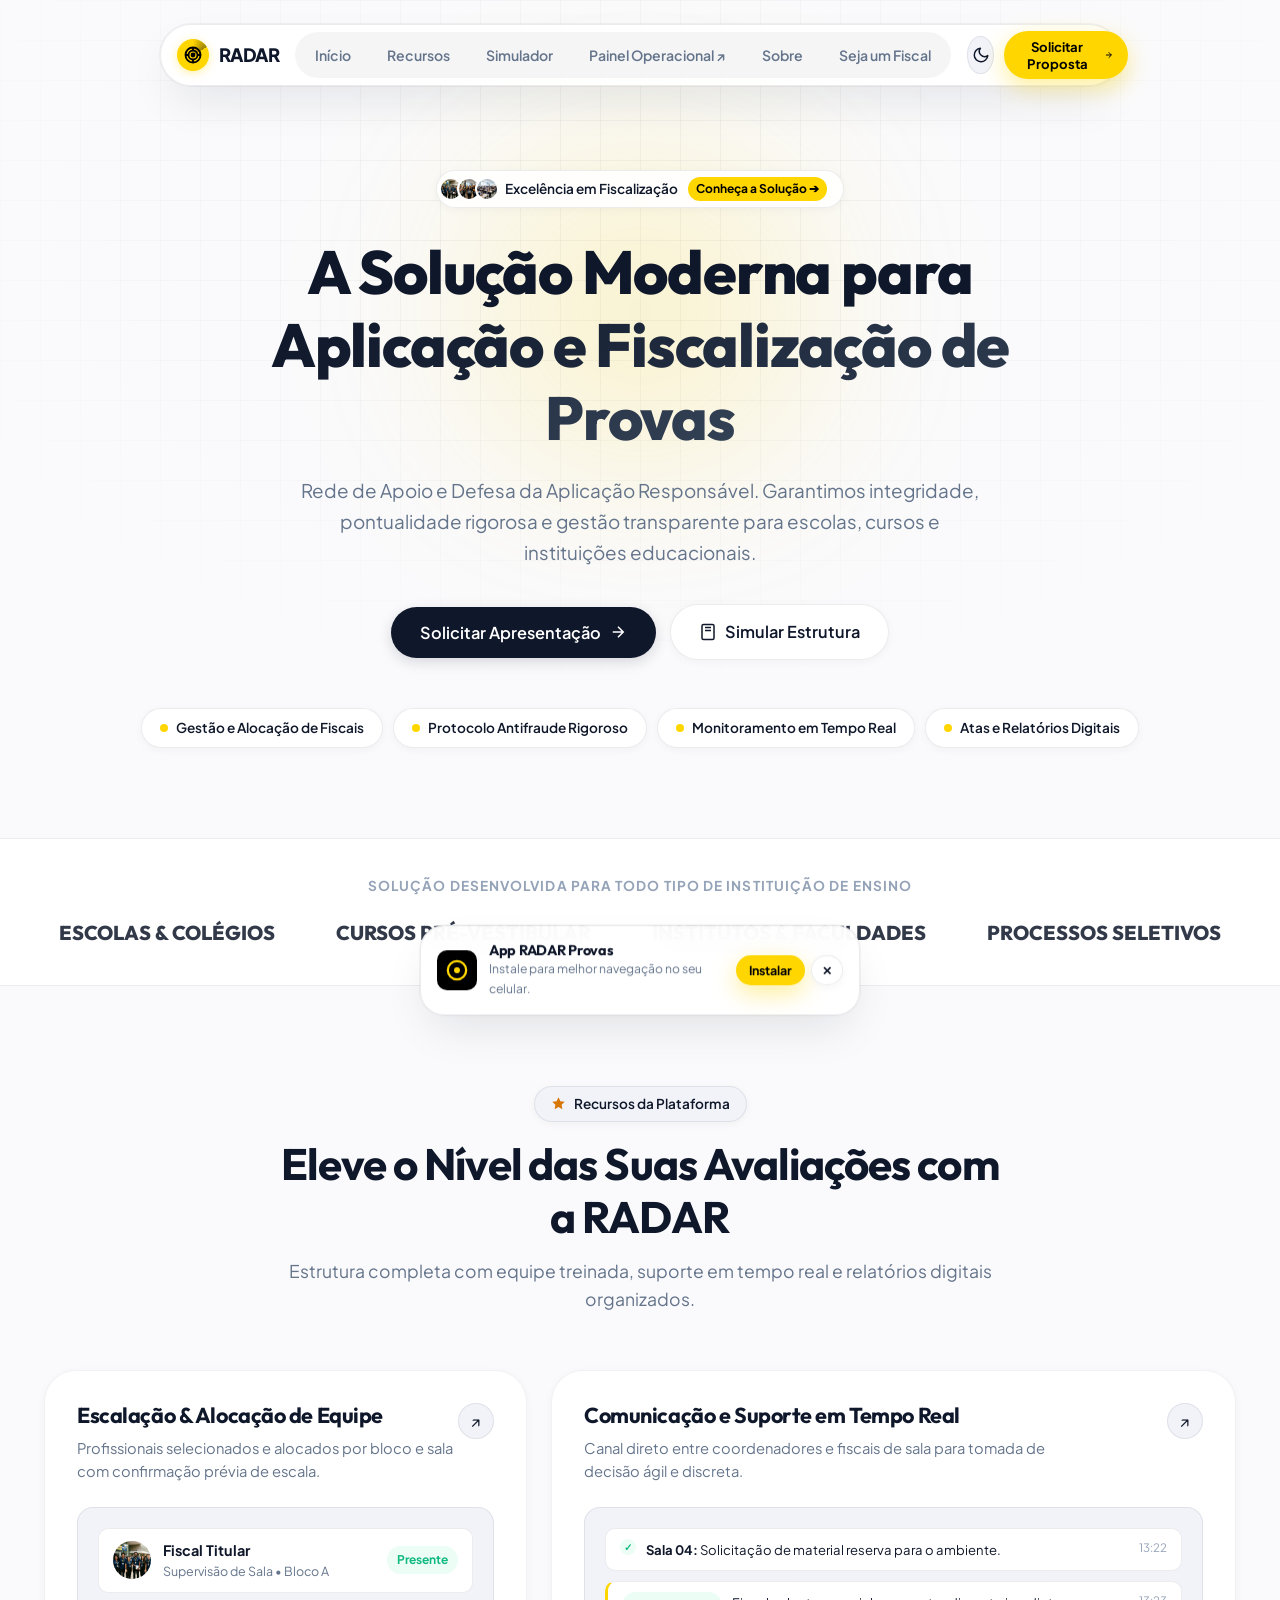
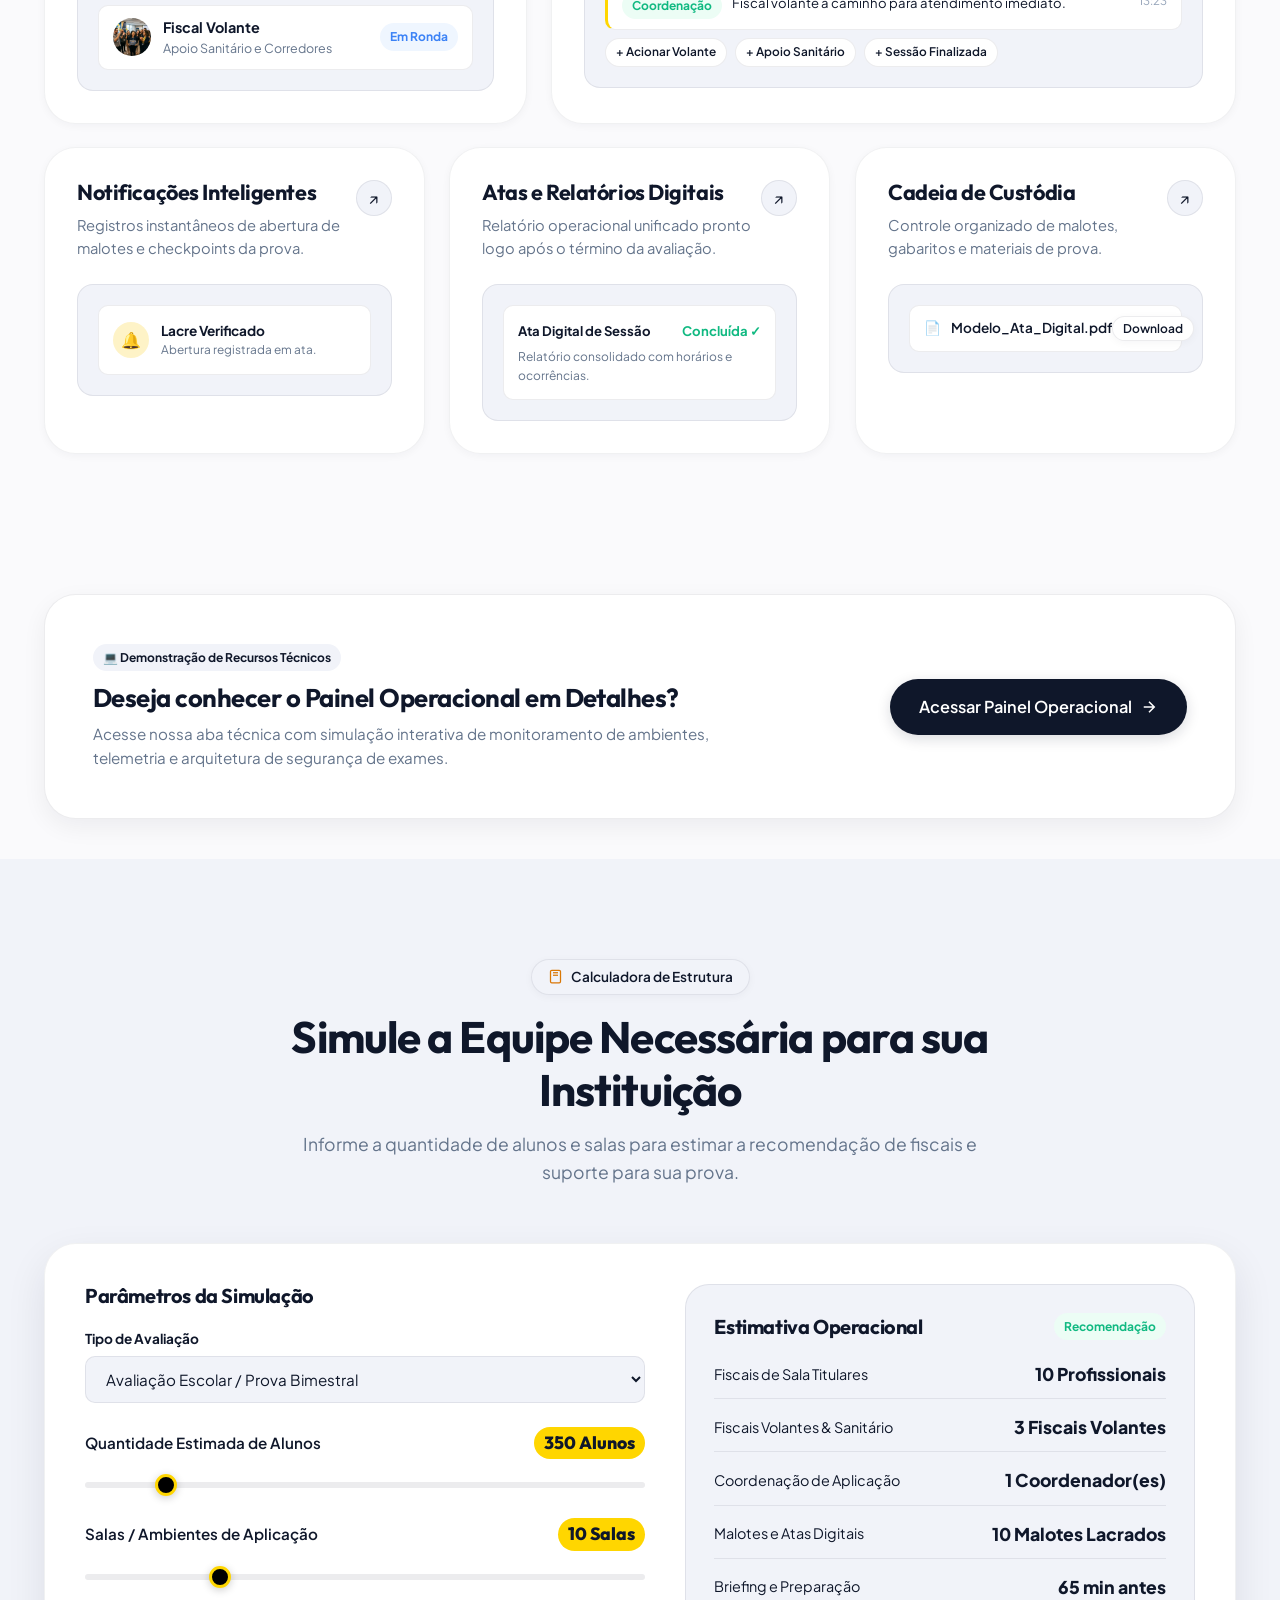
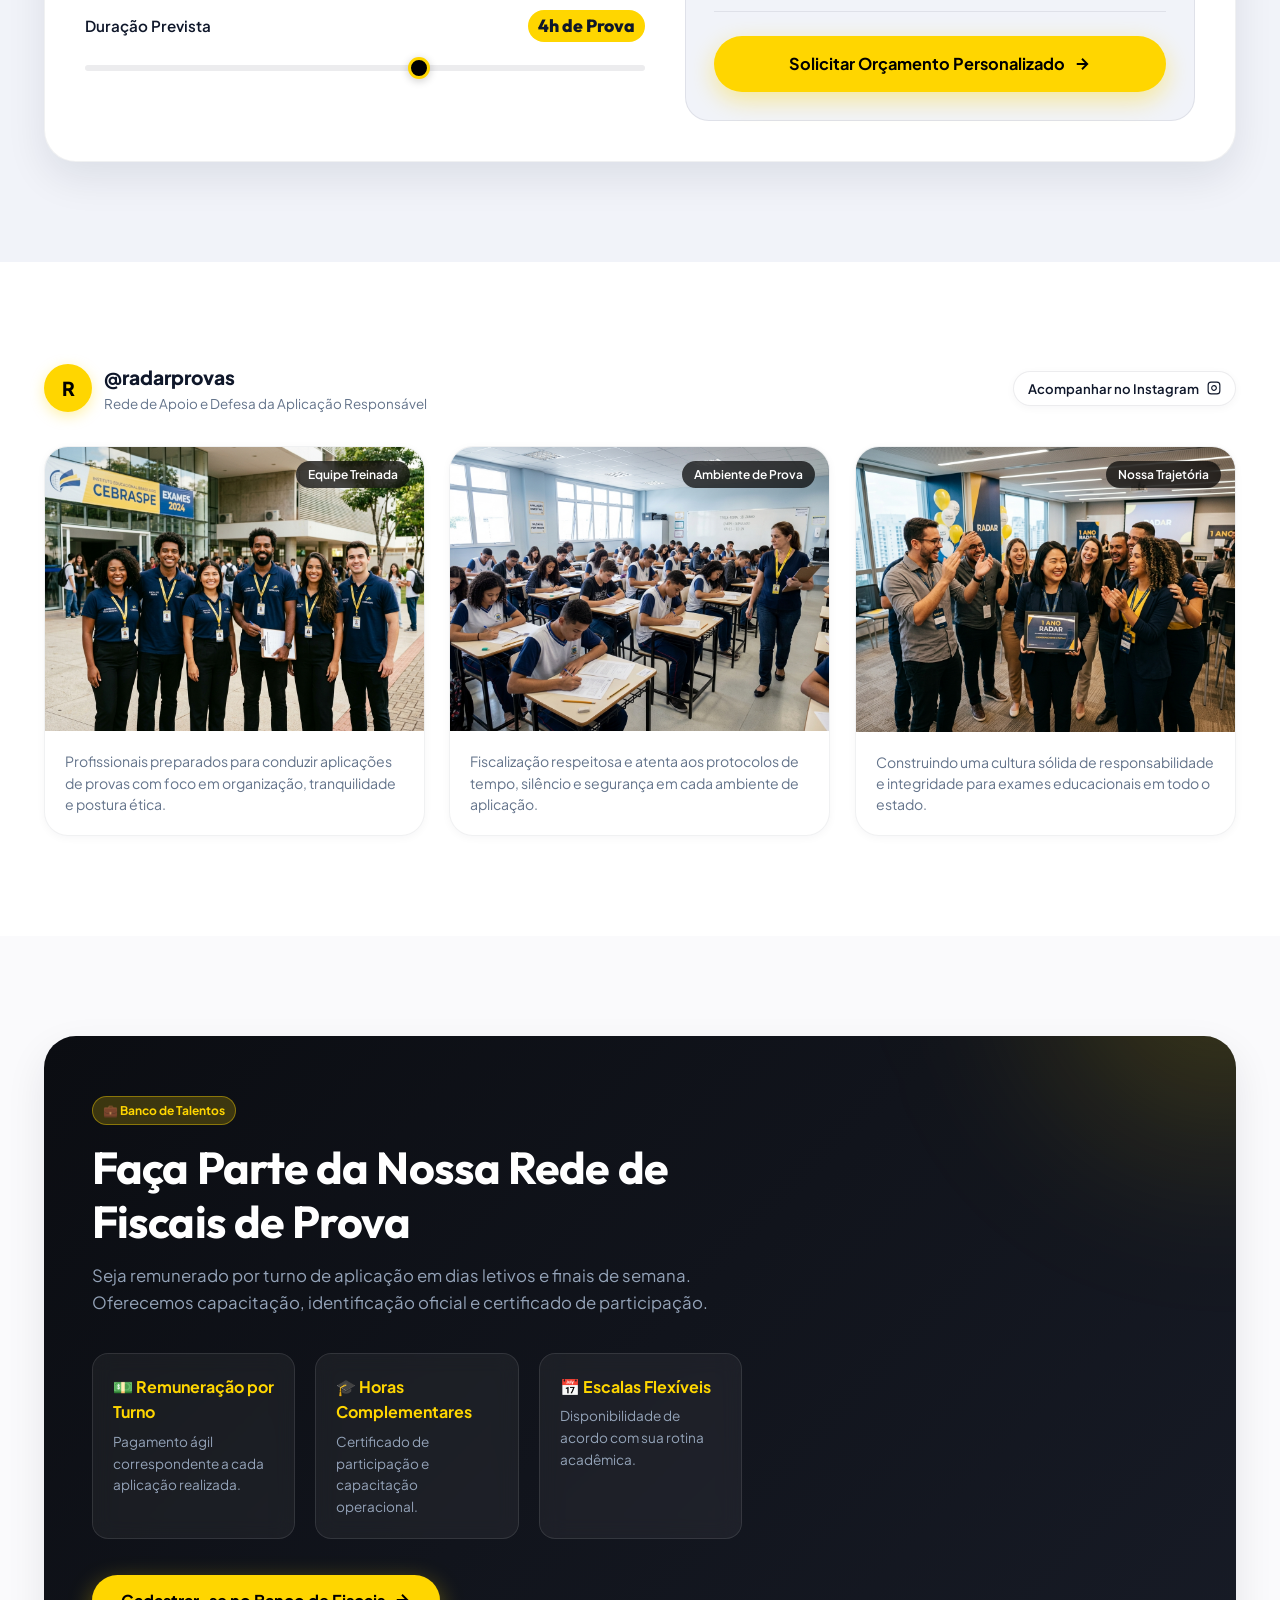
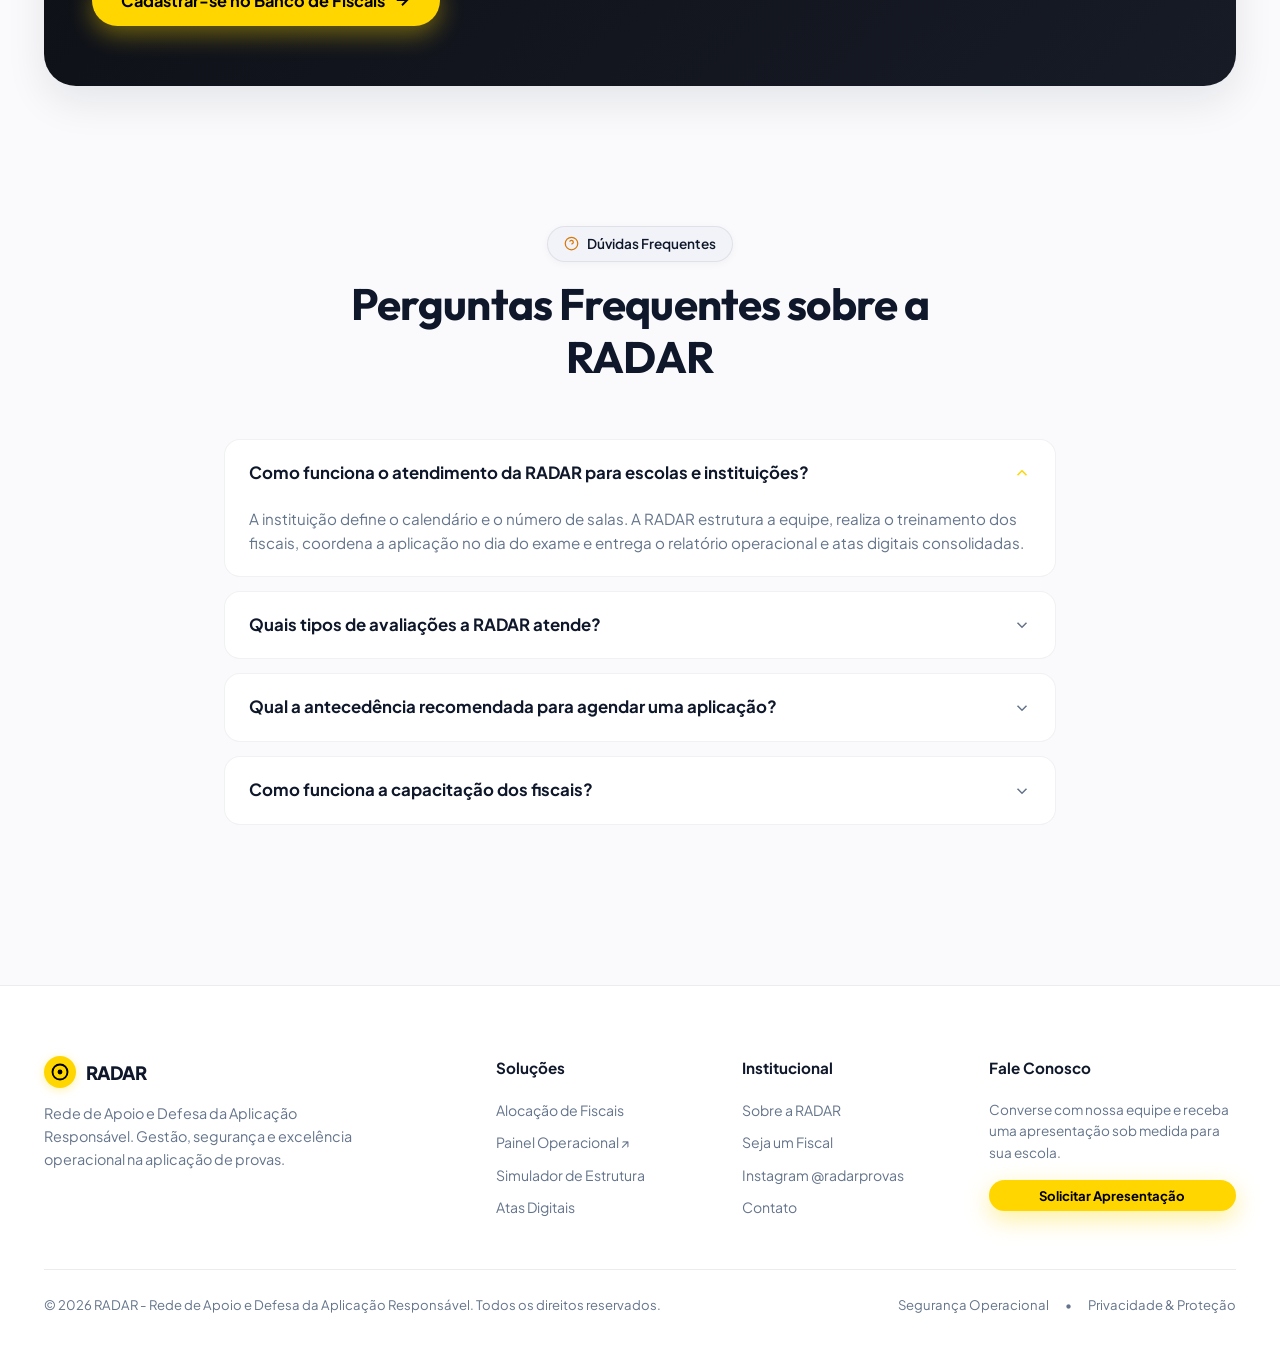
==== commit 27f672ad: "feat(pwa): implementar suporte a PWA, Service Worker, manifest e otimizacao mobile" ====
--- a/index.html
+++ b/index.html
@@ -2,9 +2,20 @@
 <html lang="pt-BR">
 <head>
   <meta charset="UTF-8">
-  <meta name="viewport" content="width=device-width, initial-scale=1.0">
+  <meta name="viewport" content="width=device-width, initial-scale=1.0, maximum-scale=5.0, user-scalable=yes">
   <title>RADAR - Rede de Apoio e Defesa da Aplicação Responsável | Gestão e Fiscalização de Provas</title>
   <meta name="description" content="Plataforma e serviços especializados em aplicação, fiscalização e segurança de exames para escolas, vestibulares e concursos.">
+
+  <!-- PWA & Mobile Web App Meta Tags -->
+  <link rel="manifest" href="manifest.json">
+  <meta name="theme-color" content="#FFD600">
+  <meta name="mobile-web-app-capable" content="yes">
+  <meta name="apple-mobile-web-app-capable" content="yes">
+  <meta name="apple-mobile-web-app-status-bar-style" content="black-translucent">
+  <meta name="apple-mobile-web-app-title" content="RADAR Provas">
+  <link rel="apple-touch-icon" href="assets/icons/icon-192.png">
+  <link rel="icon" type="image/png" sizes="192x192" href="assets/icons/icon-192.png">
+  <link rel="icon" type="image/png" sizes="512x512" href="assets/icons/icon-512.png">
 
   <!-- Google Fonts -->
   <link rel="preconnect" href="https://fonts.googleapis.com">
@@ -718,6 +729,28 @@
   </footer>
 
   <!-- ----------------------------------------------------------------------- -->
+  <!-- BANNER DE INSTALAÇÃO PWA (MOBILE)                                      -->
+  <!-- ----------------------------------------------------------------------- -->
+  <div id="pwaInstallBanner" class="pwa-install-banner">
+    <div class="pwa-banner-info">
+      <div class="pwa-banner-icon">
+        <svg viewBox="0 0 24 24" width="22" height="22" fill="none" stroke="#FFD600" stroke-width="2.5">
+          <circle cx="12" cy="12" r="10"></circle>
+          <circle cx="12" cy="12" r="2" fill="#FFD600"></circle>
+        </svg>
+      </div>
+      <div class="pwa-banner-text">
+        <h5>App RADAR Provas</h5>
+        <p>Instale para melhor navegação no seu celular.</p>
+      </div>
+    </div>
+    <div style="display: flex; gap: 6px;">
+      <button id="btnInstallPwa" class="btn btn-yellow btn-sm" style="padding: 6px 12px; font-size: 0.78rem;">Instalar</button>
+      <button id="btnDismissPwa" class="btn btn-outline btn-sm" style="padding: 6px 10px; font-size: 0.78rem;">✕</button>
+    </div>
+  </div>
+
+  <!-- ----------------------------------------------------------------------- -->
   <!-- MODAIS (PROPOSTA & RECRUTAMENTO DE FISCAL)                              -->
   <!-- ----------------------------------------------------------------------- -->
   
--- a/css/components.css
+++ b/css/components.css
@@ -1376,3 +1376,61 @@
 .live-toast.show {
   transform: translateX(0);
 }
+
+/* --------------------------------------------------------------------------
+   11. PWA Install Banner Mobile
+   -------------------------------------------------------------------------- */
+.pwa-install-banner {
+  position: fixed;
+  bottom: 20px;
+  left: 20px;
+  right: 20px;
+  max-width: 440px;
+  margin: 0 auto;
+  background: var(--bg-floating);
+  backdrop-filter: blur(20px);
+  -webkit-backdrop-filter: blur(20px);
+  border: 1px solid var(--border-subtle);
+  border-radius: var(--radius-lg);
+  padding: 16px;
+  box-shadow: var(--shadow-float);
+  z-index: 1800;
+  display: flex;
+  align-items: center;
+  justify-content: space-between;
+  gap: 12px;
+  transform: translateY(150%);
+  transition: transform var(--transition-smooth);
+}
+
+.pwa-install-banner.show {
+  transform: translateY(0);
+}
+
+.pwa-banner-info {
+  display: flex;
+  align-items: center;
+  gap: 12px;
+}
+
+.pwa-banner-icon {
+  width: 40px;
+  height: 40px;
+  border-radius: 10px;
+  background: #000;
+  display: flex;
+  align-items: center;
+  justify-content: center;
+  flex-shrink: 0;
+}
+
+.pwa-banner-text h5 {
+  font-size: 0.9rem;
+  font-weight: 700;
+  color: var(--text-main);
+}
+
+.pwa-banner-text p {
+  font-size: 0.76rem;
+  color: var(--text-muted);
+}
